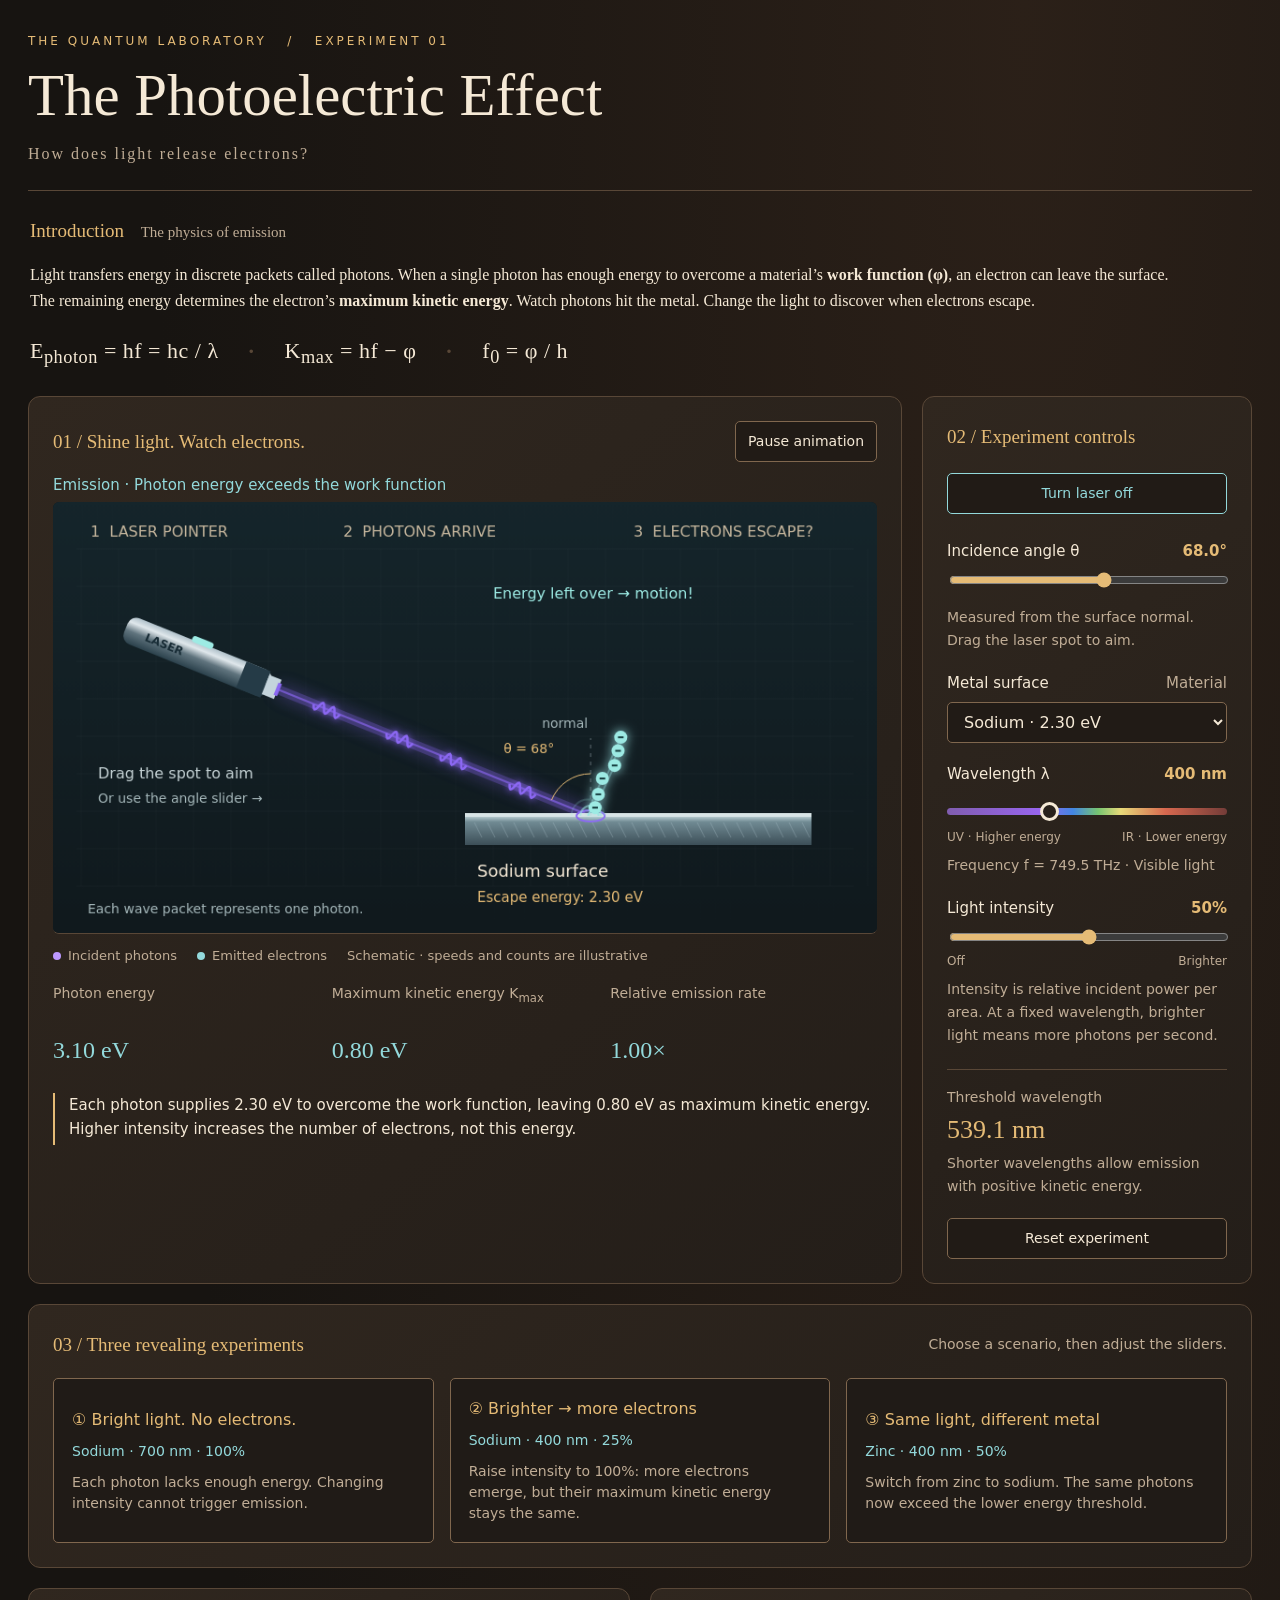
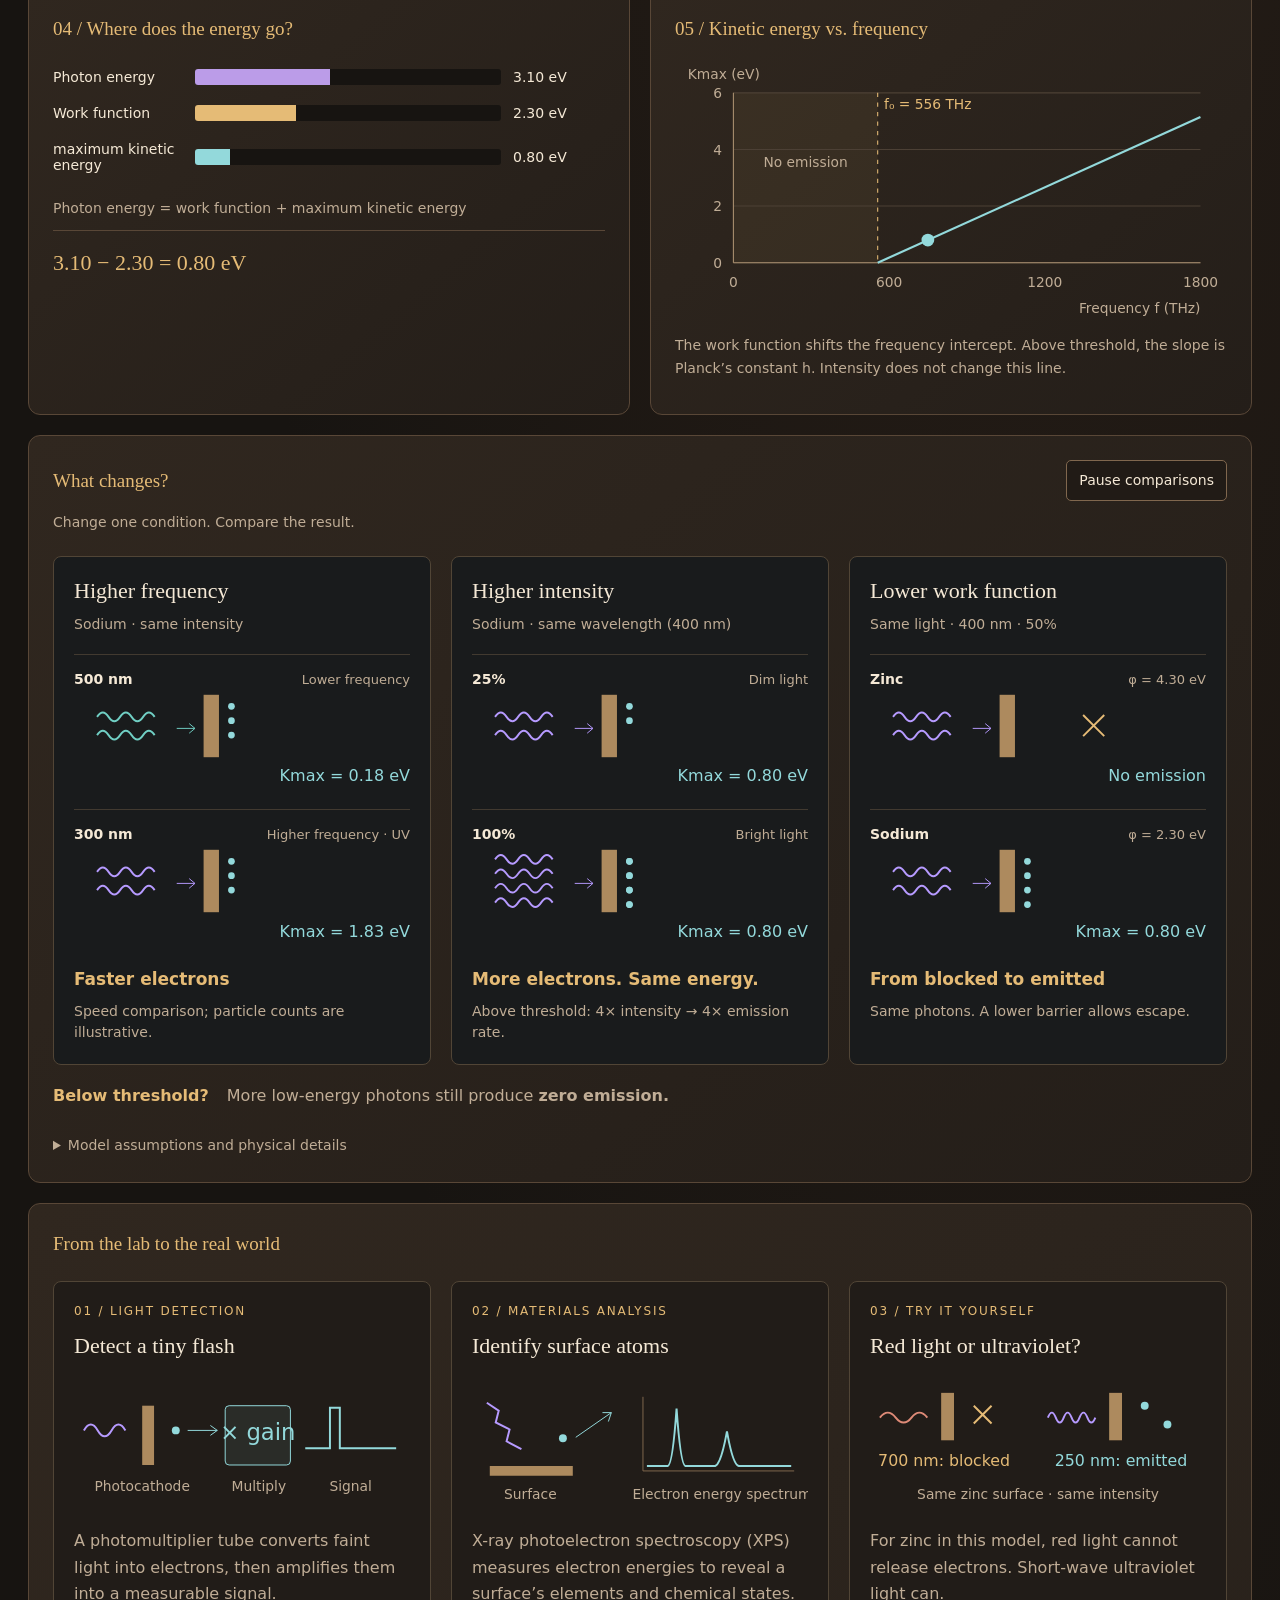
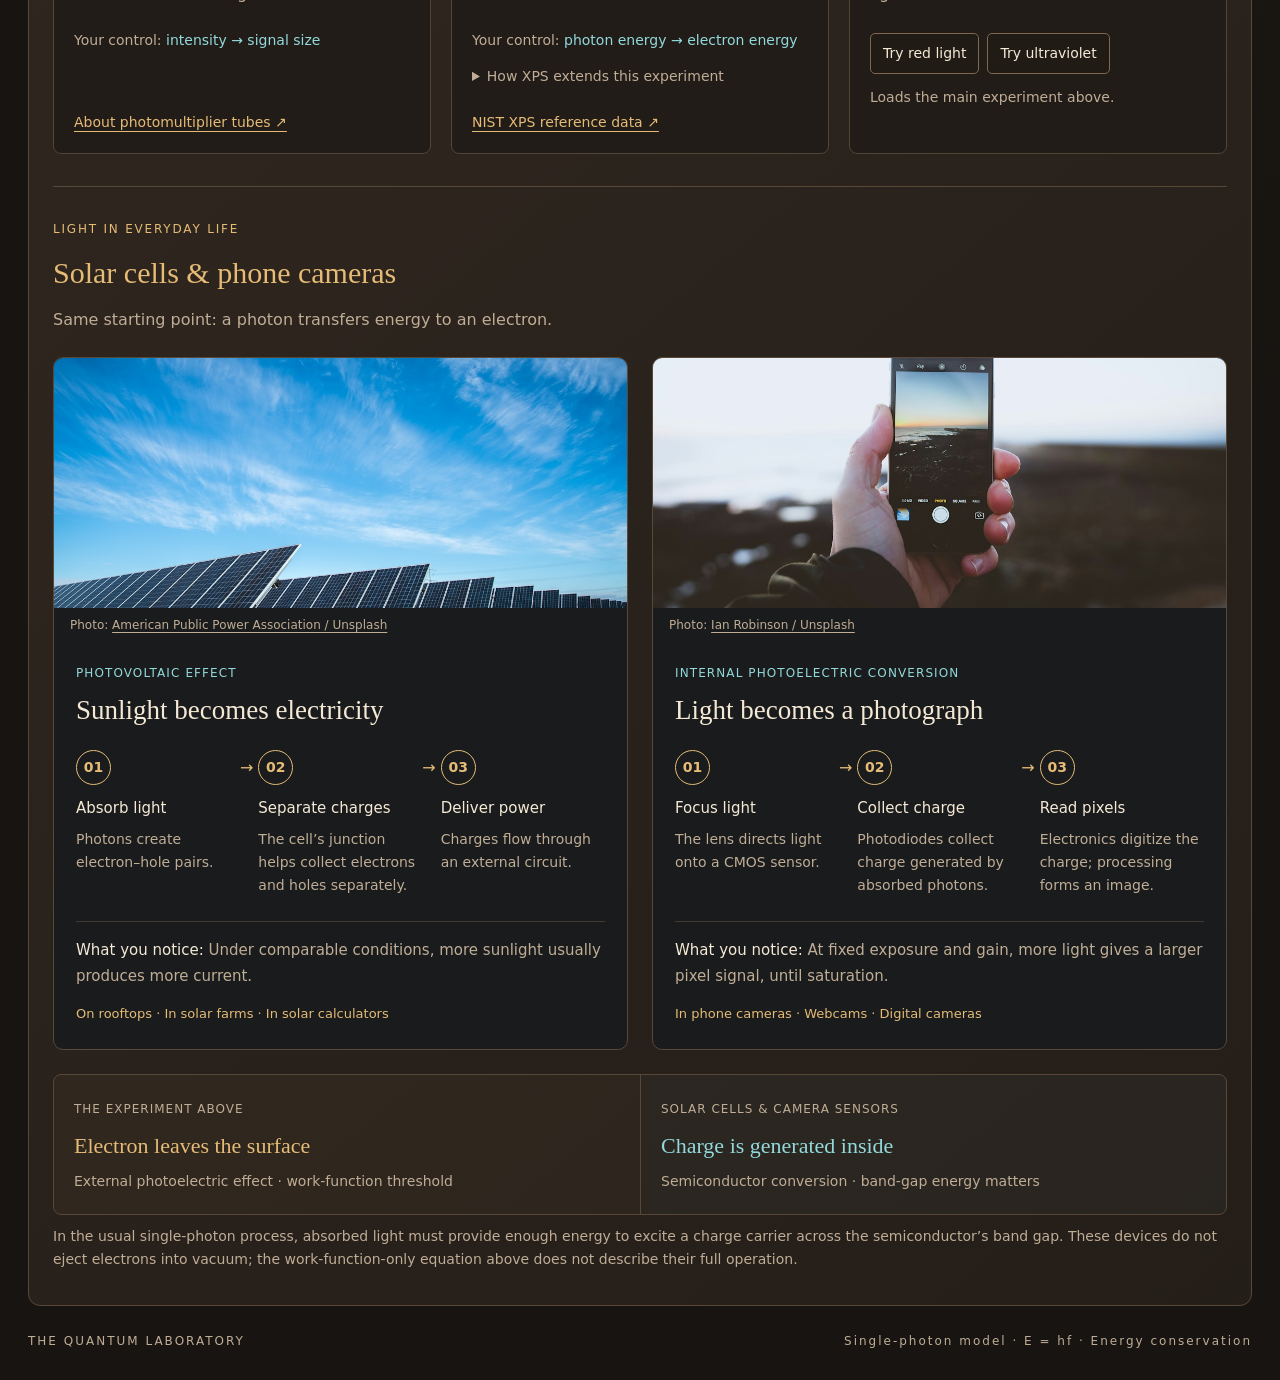
==== index.html @ 2f2a8734 "Rename index (1).html to index.html" ====
<!doctype html>
<html lang="en"><head><meta charset="utf-8"><meta name="viewport" content="width=device-width,initial-scale=1"><title>The Photoelectric Effect · Photoelectric Laboratory</title><style>:root{color-scheme:dark;--bg:#171411;--panel:#28211b;--line:#594737;--ink:#f5e9d6;--muted:#c0ad96;--gold:#e5bb76;--cyan:#93d9db}*{box-sizing:border-box}body{margin:0;background:radial-gradient(ellipse at 80% 0%,#49322366,transparent 60%),var(--bg);color:var(--ink);font:16px/1.65 Georgia,'Noto Serif TC',serif}main{max-width:1320px;margin:auto;padding:32px 28px}header{border-bottom:1px solid var(--line);padding-bottom:22px;margin-bottom:24px}.eyebrow{font:12px/1.6 system-ui;letter-spacing:3px;color:var(--gold)}h1{font-weight:400;font-size:clamp(36px,4.6vw,62px);line-height:1.12;margin:12px 0}.subtitle{color:var(--muted);letter-spacing:2px}h2{font-size:19px;font-weight:400;margin:0 0 16px;color:var(--gold)}h2 span{font-size:15px;color:var(--muted);margin-left:12px}p{margin:10px 0}.intro{padding:0 2px 24px}.intro p{max-width:1140px}.equation{margin-top:18px;font-size:22px;letter-spacing:.5px}.equation b{padding:0 24px;color:var(--line)}.panel{border:1px solid var(--line);background:linear-gradient(140deg,#30271f,#241e19);border-radius:12px;padding:24px}.lab{display:grid;grid-template-columns:minmax(0,1fr) 330px;gap:20px}.sectiontop{display:flex;align-items:center;justify-content:space-between;gap:12px}.sectiontop h2{margin:0}.status{font:15px system-ui;color:var(--cyan);margin-top:14px}canvas{width:100%;height:auto;display:block;margin-top:8px;border-bottom:1px solid var(--line);background:#15191c;border-radius:6px}.legend{display:flex;gap:20px;flex-wrap:wrap;color:var(--muted);font:13px system-ui;margin:14px 0 22px}.legend i{display:inline-block;width:8px;height:8px;border-radius:50%;margin-right:7px}.photon{background:#bc98ff}.electron{background:var(--cyan)}.readouts{display:grid;grid-template-columns:repeat(3,1fr);gap:12px}.readouts label{display:block;color:var(--muted);font:14px system-ui}.readouts strong{display:block;font-weight:400;font-size:26px;color:var(--cyan);margin-top:6px}.insight{margin-top:22px;padding-left:14px;border-left:2px solid var(--gold);min-height:52px}.controls label{display:flex;justify-content:space-between;margin:22px 0 10px;font:15px system-ui}.controls label span{color:var(--muted)}output{color:var(--gold);font-weight:600}select,button{font:14px/1.5 system-ui;color:var(--ink);background:#211b16;border:1px solid #80674e;border-radius:5px;padding:9px 12px}select{width:100%;font-size:16px}button{cursor:pointer}button:hover{border-color:var(--gold);background:#493827}button:focus-visible,select:focus-visible,input:focus-visible,summary:focus-visible{outline:2px solid var(--cyan);outline-offset:5px}input[type=range]{width:100%;accent-color:var(--gold);cursor:pointer}.spectrum{appearance:none;height:7px;border-radius:10px;background:linear-gradient(90deg,#805daf 0%,#9865ee 33%,#4286e3 45%,#77c571 54%,#e7d979 62%,#d7684f 78%,#733c38 100%);margin:15px 0}.spectrum::-webkit-slider-thumb{appearance:none;width:19px;height:19px;border:3px solid var(--ink);background:#28211b;border-radius:50%}.rangeEnds{display:flex;justify-content:space-between;font:12px system-ui;color:var(--muted)}.small{color:var(--muted);font:14px/1.65 system-ui}.threshold{border-top:1px solid var(--line);margin-top:22px;padding-top:16px}.threshold span,.threshold small{display:block;color:var(--muted);font:14px/1.65 system-ui}.threshold strong{font-size:26px;font-weight:400;color:var(--gold)}.reset{width:100%;margin-top:20px}.presets{margin-top:20px}.presetgrid{display:grid;grid-template-columns:repeat(3,1fr);gap:16px;margin-top:18px}.presetgrid button{text-align:left;padding:18px;background:#201b17}.presetgrid b{display:block;font-size:16px;font-weight:500;color:var(--gold)}.presetgrid span{display:block;color:var(--cyan);margin-top:9px}.presetgrid p{color:var(--muted);margin-bottom:0}.bottom{display:grid;grid-template-columns:1fr 1fr;gap:20px;margin-top:20px}#bars{margin:24px 0}.barrow{display:grid;grid-template-columns:85px 1fr 72px;gap:12px;align-items:center;font:14px system-ui;margin:20px 0}.track{height:16px;background:#171411;border-radius:3px;overflow:hidden}.fill{height:100%;transition:width .15s}.formula{color:var(--gold);font-size:22px;padding-top:14px;border-top:1px solid var(--line)}#graph{width:100%;font:13px system-ui}.explanation{margin-top:20px}.tablewrap{overflow:auto}table{width:100%;border-collapse:collapse;font:15px/1.6 system-ui;text-align:left}th,td{padding:15px 12px;border-bottom:1px solid var(--line)}th{color:var(--gold);font-weight:500}details{color:var(--muted);font:14px/1.8 system-ui;margin-top:18px}summary{cursor:pointer}footer{display:flex;justify-content:space-between;font:12px system-ui;letter-spacing:2px;color:var(--muted);padding:28px 0 0}@media(max-width:950px){.lab{grid-template-columns:1fr}.controls{display:block}.bottom{grid-template-columns:1fr}.presetgrid{grid-template-columns:1fr}}@media(max-width:540px){main{padding:22px 14px}.panel{padding:18px}.equation{font-size:17px}.equation b{padding:0 5px}.readouts strong{font-size:21px}.readouts label{font-size:12px}.sectiontop{align-items:flex-start}.sectiontop>.small{display:none}footer{display:block}footer span{display:block;margin-top:10px}.legend{gap:12px}.barrow{grid-template-columns:70px 1fr 65px;gap:8px}}

.barrow{grid-template-columns:130px 1fr 92px}.readouts strong{font-size:24px}.readouts label{min-height:40px}.controls label{gap:10px}.insight{font-family:system-ui;font-size:15px}.intro strong{font-weight:600}@media(max-width:540px){.barrow{grid-template-columns:100px 1fr 80px;font-size:13px}.readouts strong{font-size:20px}.equation{line-height:2}.readouts label{min-height:55px}.sectiontop h2{font-size:17px}}
/* Visual comparisons and practical examples */
.compare-grid,.applications-grid{display:grid;grid-template-columns:repeat(3,minmax(0,1fr));gap:20px;margin-top:22px}.compare-card,.application{background:#191b1c;border:1px solid #514536;border-radius:8px;padding:20px;min-width:0}h3{font-size:22px;font-weight:400;line-height:1.3;margin:0 0 8px}.held,.compare-note{font:14px/1.55 system-ui;color:var(--muted);margin:0 0 18px}.compare-lane{border-top:1px solid #423a30;padding-top:14px;margin-top:14px}.lane-title{display:flex;align-items:baseline;justify-content:space-between;gap:10px;font:14px/1.5 system-ui}.lane-title strong{font-weight:600;color:var(--ink)}.lane-title span{color:var(--muted);font-size:13px}.compare-lane svg{display:block;width:100%;height:auto;overflow:hidden}.lane-result{font:16px system-ui;color:var(--cyan);text-align:right;padding-bottom:10px}.takeaway{display:block;font:600 17px/1.5 system-ui;color:var(--gold);margin:16px 0 8px}.compare-note{margin:0}.threshold-note{display:flex;gap:18px;padding:18px 0 4px;font:16px/1.6 system-ui}.threshold-note strong{color:var(--gold)}.threshold-note span{color:var(--muted)}.compare-electron{animation:electron-travel var(--duration) linear infinite;animation-delay:var(--delay)}@keyframes electron-travel{from{transform:translateX(0)}to{transform:translateX(175px)}}.comparison.is-paused .compare-electron{animation-play-state:paused}.applications{margin-top:20px}.application{display:flex;flex-direction:column;background:#211c18}.app-number{font:12px/1.5 system-ui;letter-spacing:1.8px;color:var(--gold);margin-bottom:12px}.application svg{width:100%;margin:12px 0 4px;font-family:system-ui}.application p{font:16px/1.65 system-ui;color:var(--muted)}.app-link{font:14px/1.6 system-ui;margin:12px 0;color:var(--muted)}.app-link b{color:var(--cyan);font-weight:500}.application a{font:14px/1.6 system-ui;color:var(--gold);text-underline-offset:4px;margin-top:auto;padding-top:10px}.app-buttons{display:flex;flex-wrap:wrap;gap:8px;margin:16px 0 12px}.application details{margin-top:0;margin-bottom:12px}.application details p{font-size:14px}.related-note{border-top:1px solid var(--line);padding-top:18px;margin-top:22px}.comparison details{margin-top:20px}@media(max-width:1050px){.compare-grid,.applications-grid{grid-template-columns:1fr}.compare-card,.application{padding:22px}.compare-lane svg{max-width:480px;margin:auto}.application svg{max-width:440px;align-self:center}.held{margin-bottom:12px}.threshold-note{flex-direction:column;gap:4px}}@media(prefers-reduced-motion:reduce){.compare-electron{animation-play-state:paused}.fill{transition:none}}
.everyday{margin-top:32px;border-top:1px solid var(--line);padding-top:28px}.everyday-heading h2{font-size:30px;margin:6px 0}.everyday-heading>p{font:16px/1.6 system-ui;color:var(--muted)}.everyday-grid{display:grid;grid-template-columns:1fr 1fr;gap:24px;margin-top:24px}.everyday-card{min-width:0;border:1px solid var(--line);border-radius:10px;overflow:hidden;background:#191b1c}.everyday-card figure{margin:0}.everyday-card img{display:block;width:100%;height:250px;object-fit:cover;object-position:center 65%}.everyday-card figcaption{font:12px/1.6 system-ui;color:var(--muted);padding:8px 16px}.everyday-card a{color:var(--muted);text-underline-offset:3px}.everyday-content{padding:16px 22px 24px}.effect-label{font:12px/1.5 system-ui;color:var(--cyan);letter-spacing:1.1px}.everyday-content h3{font-size:27px;margin:8px 0 22px}.light-steps{display:grid;grid-template-columns:repeat(3,minmax(0,1fr));gap:18px;padding:0;list-style:none;font-family:system-ui}.light-steps li{position:relative;min-width:0}.light-steps li:not(:last-child)::after{content:'→';position:absolute;right:-13px;top:5px;color:var(--gold)}.light-steps b{display:flex;align-items:center;justify-content:center;width:35px;height:35px;border:1px solid var(--gold);border-radius:50%;font-size:14px;color:var(--gold)}.light-steps strong{display:block;font-size:15px;font-weight:500;line-height:1.5;margin:12px 0 8px}.light-steps span{font-size:14px;line-height:1.65;color:var(--muted);display:block}.daily-result{font:15px/1.7 system-ui;border-top:1px solid #423a30;margin-top:24px;padding-top:16px;color:var(--muted)}.daily-result strong{color:var(--ink);font-weight:500}.daily-use{display:block;color:var(--gold);font:13px/1.7 system-ui;margin-top:14px}.effect-contrast{display:grid;grid-template-columns:1fr 1fr;border:1px solid var(--line);margin-top:24px;border-radius:8px;overflow:hidden}.effect-contrast>div{padding:20px;background:#e5bb7608}.effect-contrast>div+div{border-left:1px solid var(--line);background:#93d9db08}.effect-contrast span{font:12px/1.6 system-ui;letter-spacing:1px;color:var(--muted)}.effect-contrast strong{display:block;color:var(--gold);font-size:22px;font-weight:400;margin:6px 0}.effect-contrast>div+div strong{color:var(--cyan)}.effect-contrast p{font:14px/1.7 system-ui;color:var(--muted);margin:0}@media(max-width:850px){.everyday-grid{grid-template-columns:1fr}.everyday-card img{height:290px}}@media(max-width:540px){.everyday-content{padding:16px}.everyday-card img{height:215px}.light-steps{grid-template-columns:1fr;gap:20px}.light-steps li{padding-left:49px;min-height:45px}.light-steps b{position:absolute;left:0;top:0}.light-steps strong{margin:0 0 4px}.light-steps li:not(:last-child)::after{content:'↓';left:11px;right:auto;top:auto;bottom:-20px}.effect-contrast{grid-template-columns:1fr}.effect-contrast>div+div{border-left:0;border-top:1px solid var(--line)}}

#scene{cursor:crosshair;touch-action:none}#scene:focus-visible{outline:2px solid var(--cyan);outline-offset:3px}#laserPower{width:100%;margin:4px 0 6px;border-color:var(--cyan);color:var(--cyan)}
</style></head><body>
<main><header><div class="eyebrow">THE QUANTUM LABORATORY &nbsp; / &nbsp; EXPERIMENT 01</div><h1>The Photoelectric Effect</h1><div class="subtitle">How does light release electrons?</div></header>
<section class="intro"><h2>Introduction <span>The physics of emission</span></h2><p>Light transfers energy in discrete packets called photons. When a single photon has enough energy to overcome a material’s <strong>work function (φ)</strong>, an electron can leave the surface. The remaining energy determines the electron’s <strong>maximum kinetic energy</strong>. Watch photons hit the metal. Change the light to discover when electrons escape.</p><div class="equation">E<sub>photon</sub> = hf = hc / λ <b>·</b> K<sub>max</sub> = hf − φ <b>·</b> f<sub>0</sub> = φ / h</div></section>
<div class="lab"><section class="apparatus panel"><div class="sectiontop"><h2>01 / Shine light. Watch electrons.</h2><button id="pause">Pause animation</button></div><div class="status" id="status" role="status"></div><canvas id="scene" tabindex="0" width="880" height="460" aria-label="Interactive laser pointer: drag to aim at the metal surface, or use left and right arrow keys. Electrons escape only above the energy threshold"></canvas><div class="legend"><span><i class="photon"></i>Incident photons</span><span><i class="electron"></i>Emitted electrons</span><span>Schematic · speeds and counts are illustrative</span></div><div class="readouts"><div><label>Photon energy</label><strong id="energy"></strong></div><div><label>Maximum kinetic energy K<sub>max</sub></label><strong id="kinetic"></strong></div><div><label>Relative emission rate</label><strong id="rate"></strong></div></div><p class="insight" id="insight"></p></section>
<aside class="panel controls"><h2>02 / Experiment controls</h2><button id="laserPower" type="button" aria-pressed="true">Turn laser off</button><label for="angle">Incidence angle θ <output id="angleValue">68.0°</output></label><input id="angle" type="range" min="58" max="76" step="0.1" value="68"><p class="small">Measured from the surface normal. Drag the laser spot to aim.</p><label for="material">Metal surface <span>Material</span></label><select id="material"><option value="2.30">Sodium · 2.30 eV</option><option value="2.14">Cesium · 2.14 eV</option><option value="4.30">Zinc · 4.30 eV</option><option value="4.70">Copper · 4.70 eV</option><option value="custom">Custom work function</option></select><div id="customBox" hidden><label for="work">Work function <output id="workValue"></output></label><input id="work" type="range" min="1.5" max="6" step="0.01" value="2.3"></div>
<label for="wave">Wavelength λ <output id="waveValue"></output></label><input id="wave" class="spectrum" type="range" min="180" max="800" step="1" value="400"><div class="rangeEnds"><span>UV · Higher energy</span><span>IR · Lower energy</span></div><p class="small" id="frequency"></p>
<label for="intensity">Light intensity <output id="intensityValue"></output></label><input id="intensity" type="range" min="0" max="100" value="50"><div class="rangeEnds"><span>Off</span><span>Brighter</span></div><p class="small">Intensity is relative incident power per area. At a fixed wavelength, brighter light means more photons per second.</p><div class="threshold"><span>Threshold wavelength</span><strong id="threshold"></strong><small>Shorter wavelengths allow emission with positive kinetic energy.</small></div><button id="reset" class="reset">Reset experiment</button></aside></div>
<section class="panel presets"><div class="sectiontop"><h2>03 / Three revealing experiments</h2><span class="small">Choose a scenario, then adjust the sliders.</span></div><div class="presetgrid"><button data-preset="red"><b>① Bright light. No electrons.</b><span>Sodium · 700 nm · 100%</span><p>Each photon lacks enough energy. Changing intensity cannot trigger emission.</p></button><button data-preset="bright"><b>② Brighter → more electrons</b><span>Sodium · 400 nm · 25%</span><p>Raise intensity to 100%: more electrons emerge, but their maximum kinetic energy stays the same.</p></button><button data-preset="metal"><b>③ Same light, different metal</b><span>Zinc · 400 nm · 50%</span><p>Switch from zinc to sodium. The same photons now exceed the lower energy threshold.</p></button></div></section>
<div class="bottom"><section class="panel"><h2>04 / Where does the energy go?</h2><div id="bars"></div><p class="small" id="balance"></p><div class="formula" id="calculation"></div></section><section class="panel"><h2>05 / Kinetic energy vs. frequency</h2><svg id="graph" viewBox="0 0 520 240" role="img" aria-label="Maximum kinetic energy versus frequency; no emission below threshold"></svg><p class="small">The work function shifts the frequency intercept. Above threshold, the slope is Planck’s constant h. Intensity does not change this line.</p></section></div>
<section class="panel explanation comparison"><div class="sectiontop"><h2>What changes?</h2><button id="comparePause" type="button">Pause comparisons</button></div><p class="small">Change one condition. Compare the result.</p><div class="compare-grid"><article class="compare-card"><h3>Higher frequency</h3><p class="held">Sodium · same intensity</p><div class="compare-lane"><div class="lane-title"><strong>500 nm</strong><span>Lower frequency</span></div><svg viewBox="0 0 350 80" role="img" aria-label="500 nm: Kmax = 0.18 eV"><path d="M 24 28 q 6 -9 12 0 t 12 0 t 12 0 t 12 0 t 12 0" fill="none" stroke="#70cfc4" stroke-width="2"/><path d="M 24 47 q 6 -9 12 0 t 12 0 t 12 0 t 12 0 t 12 0" fill="none" stroke="#70cfc4" stroke-width="2"/><path d="M 107 40 H 126 m -6 -5 l 6 5 -6 5" fill="none" stroke="#70cfc4"/><rect x="135" y="5" width="16" height="65" fill="#ad8a5e"/><circle class="compare-electron" cx="164" cy="17" r="3.5" fill="#93d9db" style="--duration:3s;--delay:-0.00s"/><circle class="compare-electron" cx="164" cy="32" r="3.5" fill="#93d9db" style="--duration:3s;--delay:-1.00s"/><circle class="compare-electron" cx="164" cy="47" r="3.5" fill="#93d9db" style="--duration:3s;--delay:-2.00s"/></svg><div class="lane-result"><span>Kmax = 0.18 eV</span></div></div><div class="compare-lane"><div class="lane-title"><strong>300 nm</strong><span>Higher frequency · UV</span></div><svg viewBox="0 0 350 80" role="img" aria-label="300 nm: Kmax = 1.83 eV"><path d="M 24 28 q 6 -9 12 0 t 12 0 t 12 0 t 12 0 t 12 0" fill="none" stroke="#b69aff" stroke-width="2"/><path d="M 24 47 q 6 -9 12 0 t 12 0 t 12 0 t 12 0 t 12 0" fill="none" stroke="#b69aff" stroke-width="2"/><path d="M 107 40 H 126 m -6 -5 l 6 5 -6 5" fill="none" stroke="#b69aff"/><rect x="135" y="5" width="16" height="65" fill="#ad8a5e"/><circle class="compare-electron" cx="164" cy="17" r="3.5" fill="#93d9db" style="--duration:0.95s;--delay:-0.00s"/><circle class="compare-electron" cx="164" cy="32" r="3.5" fill="#93d9db" style="--duration:0.95s;--delay:-0.32s"/><circle class="compare-electron" cx="164" cy="47" r="3.5" fill="#93d9db" style="--duration:0.95s;--delay:-0.63s"/></svg><div class="lane-result"><span>Kmax = 1.83 eV</span></div></div><strong class="takeaway">Faster electrons</strong><p class="compare-note">Speed comparison; particle counts are illustrative.</p></article><article class="compare-card"><h3>Higher intensity</h3><p class="held">Sodium · same wavelength (400 nm)</p><div class="compare-lane"><div class="lane-title"><strong>25%</strong><span>Dim light</span></div><svg viewBox="0 0 350 80" role="img" aria-label="25%: Kmax = 0.80 eV"><path d="M 24 28 q 6 -9 12 0 t 12 0 t 12 0 t 12 0 t 12 0" fill="none" stroke="#b69aff" stroke-width="2"/><path d="M 24 47 q 6 -9 12 0 t 12 0 t 12 0 t 12 0 t 12 0" fill="none" stroke="#b69aff" stroke-width="2"/><path d="M 107 40 H 126 m -6 -5 l 6 5 -6 5" fill="none" stroke="#b69aff"/><rect x="135" y="5" width="16" height="65" fill="#ad8a5e"/><circle class="compare-electron" cx="164" cy="17" r="3.5" fill="#93d9db" style="--duration:1.8s;--delay:-0.00s"/><circle class="compare-electron" cx="164" cy="32" r="3.5" fill="#93d9db" style="--duration:1.8s;--delay:-0.90s"/></svg><div class="lane-result"><span>Kmax = 0.80 eV</span></div></div><div class="compare-lane"><div class="lane-title"><strong>100%</strong><span>Bright light</span></div><svg viewBox="0 0 350 80" role="img" aria-label="100%: Kmax = 0.80 eV"><path d="M 24 15 q 6 -9 12 0 t 12 0 t 12 0 t 12 0 t 12 0" fill="none" stroke="#b69aff" stroke-width="2"/><path d="M 24 30 q 6 -9 12 0 t 12 0 t 12 0 t 12 0 t 12 0" fill="none" stroke="#b69aff" stroke-width="2"/><path d="M 24 45 q 6 -9 12 0 t 12 0 t 12 0 t 12 0 t 12 0" fill="none" stroke="#b69aff" stroke-width="2"/><path d="M 24 60 q 6 -9 12 0 t 12 0 t 12 0 t 12 0 t 12 0" fill="none" stroke="#b69aff" stroke-width="2"/><path d="M 107 40 H 126 m -6 -5 l 6 5 -6 5" fill="none" stroke="#b69aff"/><rect x="135" y="5" width="16" height="65" fill="#ad8a5e"/><circle class="compare-electron" cx="164" cy="17" r="3.5" fill="#93d9db" style="--duration:1.8s;--delay:-0.00s"/><circle class="compare-electron" cx="164" cy="32" r="3.5" fill="#93d9db" style="--duration:1.8s;--delay:-0.23s"/><circle class="compare-electron" cx="164" cy="47" r="3.5" fill="#93d9db" style="--duration:1.8s;--delay:-0.45s"/><circle class="compare-electron" cx="164" cy="62" r="3.5" fill="#93d9db" style="--duration:1.8s;--delay:-0.68s"/><circle class="compare-electron" cx="164" cy="17" r="3.5" fill="#93d9db" style="--duration:1.8s;--delay:-0.90s"/><circle class="compare-electron" cx="164" cy="32" r="3.5" fill="#93d9db" style="--duration:1.8s;--delay:-1.12s"/><circle class="compare-electron" cx="164" cy="47" r="3.5" fill="#93d9db" style="--duration:1.8s;--delay:-1.35s"/><circle class="compare-electron" cx="164" cy="62" r="3.5" fill="#93d9db" style="--duration:1.8s;--delay:-1.57s"/></svg><div class="lane-result"><span>Kmax = 0.80 eV</span></div></div><strong class="takeaway">More electrons. Same energy.</strong><p class="compare-note">Above threshold: 4× intensity → 4× emission rate.</p></article><article class="compare-card"><h3>Lower work function</h3><p class="held">Same light · 400 nm · 50%</p><div class="compare-lane"><div class="lane-title"><strong>Zinc</strong><span>φ = 4.30 eV</span></div><svg viewBox="0 0 350 80" role="img" aria-label="Zinc: No emission"><path d="M 24 28 q 6 -9 12 0 t 12 0 t 12 0 t 12 0 t 12 0" fill="none" stroke="#b69aff" stroke-width="2"/><path d="M 24 47 q 6 -9 12 0 t 12 0 t 12 0 t 12 0 t 12 0" fill="none" stroke="#b69aff" stroke-width="2"/><path d="M 107 40 H 126 m -6 -5 l 6 5 -6 5" fill="none" stroke="#b69aff"/><rect x="135" y="5" width="16" height="65" fill="#ad8a5e"/><path d="M 222 26 l 22 22 m 0 -22 l -22 22" stroke="#e5bb76" stroke-width="2"/></svg><div class="lane-result"><span>No emission</span></div></div><div class="compare-lane"><div class="lane-title"><strong>Sodium</strong><span>φ = 2.30 eV</span></div><svg viewBox="0 0 350 80" role="img" aria-label="Sodium: Kmax = 0.80 eV"><path d="M 24 28 q 6 -9 12 0 t 12 0 t 12 0 t 12 0 t 12 0" fill="none" stroke="#b69aff" stroke-width="2"/><path d="M 24 47 q 6 -9 12 0 t 12 0 t 12 0 t 12 0 t 12 0" fill="none" stroke="#b69aff" stroke-width="2"/><path d="M 107 40 H 126 m -6 -5 l 6 5 -6 5" fill="none" stroke="#b69aff"/><rect x="135" y="5" width="16" height="65" fill="#ad8a5e"/><circle class="compare-electron" cx="164" cy="17" r="3.5" fill="#93d9db" style="--duration:1.8s;--delay:-0.00s"/><circle class="compare-electron" cx="164" cy="32" r="3.5" fill="#93d9db" style="--duration:1.8s;--delay:-0.45s"/><circle class="compare-electron" cx="164" cy="47" r="3.5" fill="#93d9db" style="--duration:1.8s;--delay:-0.90s"/><circle class="compare-electron" cx="164" cy="62" r="3.5" fill="#93d9db" style="--duration:1.8s;--delay:-1.35s"/></svg><div class="lane-result"><span>Kmax = 0.80 eV</span></div></div><strong class="takeaway">From blocked to emitted</strong><p class="compare-note">Same photons. A lower barrier allows escape.</p></article></div><div class="threshold-note"><strong>Below threshold?</strong><span>More low-energy photons still produce <b>zero emission.</b></span></div><details><summary>Model assumptions and physical details</summary><p>The laser pointer is an ideal tunable source: ordinary laser pointers usually have a fixed wavelength. The whole beam stays on the plate. Angle changes its landing point; angle-dependent reflection, absorption and spot area are omitted, so the energy threshold and modeled total emission rate do not change with angle. This ideal single-photon model neglects multiphoton effects, space charge, and temperature. Work functions are teaching approximations; real values depend on crystal face, oxidation, and surface condition. The relative emission rate assumes constant quantum efficiency above threshold, normalized to sodium at 400 nm and 50% intensity (1.00×). At fixed incident power, photon flux is proportional to 1/(hf). The animation shows representative electrons at the maximum kinetic energy; real electrons have a distribution of energies. At hf = φ, the ideal maximum kinetic energy is zero; this does not imply a finite measurable emission current. With the light off, there is no emission, although the selected wavelength still defines a photon energy. Geometry and animation are not to scale.</p></details></section><section class="panel applications"><h2>From the lab to the real world</h2><div class="applications-grid">
<article class="application"><span class="app-number">01 / LIGHT DETECTION</span><h3>Detect a tiny flash</h3><svg viewBox="0 0 340 135" role="img" aria-label="Photons release electrons at a photocathode; multiplication produces an electrical pulse"><path d="M 10 50 q 7 -12 14 0 t 14 0 t 14 0" fill="none" stroke="#b69aff" stroke-width="2"/><rect x="69" y="25" width="12" height="60" fill="#ad8a5e"/><circle cx="103" cy="50" r="4" fill="#93d9db"/><path d="M 115 50 H 145 m -7 -5 l 7 5 -7 5" stroke="#93d9db" fill="none"/><rect x="153" y="25" width="66" height="60" rx="4" fill="#93d9db15" stroke="#93d9db"/><text x="186" y="60" text-anchor="middle" fill="#93d9db" font-size="23">× gain</text><path d="M 234 68 H 259 V 27 H 269 V 68 H 326" stroke="#93d9db" fill="none" stroke-width="2"/><text x="69" y="111" fill="#c0ad96" font-size="14" text-anchor="middle">Photocathode</text><text x="187" y="111" fill="#c0ad96" font-size="14" text-anchor="middle">Multiply</text><text x="280" y="111" fill="#c0ad96" font-size="14" text-anchor="middle">Signal</text></svg><p>A photomultiplier tube converts faint light into electrons, then amplifies them into a measurable signal.</p><div class="app-link">Your control: <b>intensity → signal size</b></div><a href="https://www.hamamatsu.com/us/en/product/optical-sensors/pmt/about_pmts.html" target="_blank" rel="noopener noreferrer">About photomultiplier tubes ↗</a></article>
<article class="application"><span class="app-number">02 / MATERIALS ANALYSIS</span><h3>Identify surface atoms</h3><svg viewBox="0 0 340 135" role="img" aria-label="X-rays eject electrons; an energy spectrum helps identify surface composition"><path d="M 15 22 l 12 8 -3 12 14 7 -3 12 15 8" stroke="#b69aff" fill="none" stroke-width="2"/><path d="M 18 91 H 102" stroke="#ad8a5e" stroke-width="10"/><circle cx="92" cy="58" r="4" fill="#93d9db"/><path d="M 105 57 L 141 32 m -9 0 l 9 0 -3 9" stroke="#93d9db" fill="none"/><path d="M 173 16 V 91 H 326" stroke="#80674e" fill="none"/><path d="M 177 86 H 198 Q 203 85 207 28 Q 211 85 216 86 H 246 Q 252 84 258 51 Q 264 85 270 86 H 323" stroke="#93d9db" fill="none" stroke-width="2"/><text x="59" y="119" fill="#c0ad96" font-size="14" text-anchor="middle">Surface</text><text x="253" y="119" fill="#c0ad96" font-size="14" text-anchor="middle">Electron energy spectrum</text></svg><p>X-ray photoelectron spectroscopy (XPS) measures electron energies to reveal a surface’s elements and chemical states.</p><div class="app-link">Your control: <b>photon energy → electron energy</b></div><details><summary>How XPS extends this experiment</summary><p>Core electrons also have binding energies. XPS uses E<sub>B</sub> = hν − E<sub>K</sub> − φ<sub>analyzer</sub>; the simple work-function-only model above is not an XPS spectrum simulation. The peaks shown here are illustrative.</p></details><a href="https://srdata.nist.gov/xps/" target="_blank" rel="noopener noreferrer">NIST XPS reference data ↗</a></article>
<article class="application"><span class="app-number">03 / TRY IT YOURSELF</span><h3>Red light or ultraviolet?</h3><svg viewBox="0 0 340 135" role="img" aria-label="Zinc at 700 nanometers: no emission; zinc at 250 nanometers: emission"><path d="M 10 37 q 8 -10 16 0 t 16 0 t 16 0" stroke="#de8a77" fill="none" stroke-width="2"/><rect x="72" y="12" width="13" height="48" fill="#ad8a5e"/><path d="M 105 25 l 18 18 m 0 -18 l -18 18" stroke="#e5bb76" stroke-width="2"/><path d="M 180 37 q 4 -10 8 0 t 8 0 t 8 0 t 8 0 t 8 0 t 8 0" stroke="#b69aff" fill="none" stroke-width="2"/><rect x="242" y="12" width="13" height="48" fill="#ad8a5e"/><circle cx="278" cy="25" r="4" fill="#93d9db"/><circle cx="301" cy="44" r="4" fill="#93d9db"/><text x="75" y="86" fill="#e5bb76" text-anchor="middle" font-size="16">700 nm: blocked</text><text x="254" y="86" fill="#93d9db" text-anchor="middle" font-size="16">250 nm: emitted</text><text x="170" y="119" fill="#c0ad96" text-anchor="middle" font-size="14">Same zinc surface · same intensity</text></svg><p>For zinc in this model, red light cannot release electrons. Short-wave ultraviolet light can.</p><div class="app-buttons"><button type="button" data-demo="red-zinc">Try red light</button><button type="button" data-demo="uv-zinc">Try ultraviolet</button></div><span class="small">Loads the main experiment above.</span></article>
</div><section class="everyday"><div class="everyday-heading"><span class="app-number">LIGHT IN EVERYDAY LIFE</span><h2>Solar cells &amp; phone cameras</h2><p>Same starting point: a photon transfers energy to an electron.</p></div>
<div class="everyday-grid"><article class="everyday-card"><figure><img src="[data-uri]" width="1100" height="732" alt="Real photovoltaic solar panels in a field under a bright blue sky" loading="lazy"><figcaption>Photo: <a href="https://unsplash.com/photos/solar-panel-under-blue-sky-XGAZzyLzn18" target="_blank" rel="noopener noreferrer">American Public Power Association / Unsplash</a></figcaption></figure><div class="everyday-content"><span class="effect-label">PHOTOVOLTAIC EFFECT</span><h3>Sunlight becomes electricity</h3><ol class="light-steps" aria-label="How a solar cell works"><li><b>01</b><strong>Absorb light</strong><span>Photons create electron–hole pairs.</span></li><li><b>02</b><strong>Separate charges</strong><span>The cell’s junction helps collect electrons and holes separately.</span></li><li><b>03</b><strong>Deliver power</strong><span>Charges flow through an external circuit.</span></li></ol><p class="daily-result"><strong>What you notice:</strong> Under comparable conditions, more sunlight usually produces more current.</p><span class="daily-use">On rooftops · In solar farms · In solar calculators</span></div></article>
<article class="everyday-card"><figure><img src="[data-uri]" width="1100" height="733" alt="A person using a phone camera to photograph a landscape" loading="lazy"><figcaption>Photo: <a href="https://unsplash.com/photos/person-taking-photo-of-landscapes-using-iphone-during-daytime-EzGRCDqLPaY" target="_blank" rel="noopener noreferrer">Ian Robinson / Unsplash</a></figcaption></figure><div class="everyday-content"><span class="effect-label">INTERNAL PHOTOELECTRIC CONVERSION</span><h3>Light becomes a photograph</h3><ol class="light-steps" aria-label="How a phone image sensor works"><li><b>01</b><strong>Focus light</strong><span>The lens directs light onto a CMOS sensor.</span></li><li><b>02</b><strong>Collect charge</strong><span>Photodiodes collect charge generated by absorbed photons.</span></li><li><b>03</b><strong>Read pixels</strong><span>Electronics digitize the charge; processing forms an image.</span></li></ol><p class="daily-result"><strong>What you notice:</strong> At fixed exposure and gain, more light gives a larger pixel signal, until saturation.</p><span class="daily-use">In phone cameras · Webcams · Digital cameras</span></div></article></div>
<div class="effect-contrast"><div><span>THE EXPERIMENT ABOVE</span><strong>Electron leaves the surface</strong><p>External photoelectric effect · work-function threshold</p></div><div><span>SOLAR CELLS &amp; CAMERA SENSORS</span><strong>Charge is generated inside</strong><p>Semiconductor conversion · band-gap energy matters</p></div></div><p class="small">In the usual single-photon process, absorbed light must provide enough energy to excite a charge carrier across the semiconductor’s band gap. These devices do not eject electrons into vacuum; the work-function-only equation above does not describe their full operation.</p></section></section>
<footer>THE QUANTUM LABORATORY <span>Single-photon model · E = hf · Energy conservation</span></footer></main><script>const $=id=>document.getElementById(id);const HC=1239.841984,H=4.135667696e-15;let state,paused=false,time=0,last=0;
function physics(wavelength,intensity,phi){const energy=HC/wavelength,k=energy-phi;return{wavelength,intensity,phi,energy,k,emits:intensity>0&&k>0,rate:intensity>0&&k>0?(intensity/50)*(wavelength/400):0,frequency:energy/H,threshold:HC/phi};}
function update(){const phi=$('material').value==='custom'?+$('work').value:+$('material').value;state=physics(+$('wave').value,+$('intensity').value,phi);const s=state;$('customBox').hidden=$('material').value!=='custom';$('workValue').textContent=phi.toFixed(2)+' eV';$('waveValue').textContent=s.wavelength+' nm';$('intensityValue').textContent=s.intensity+'%';$('frequency').textContent='Frequency f = '+(s.frequency/1e12).toFixed(1)+' THz · '+(s.wavelength<380?'Ultraviolet (shown in violet)':s.wavelength>750?'Near infrared (shown in red)':'Visible light');$('threshold').textContent=s.threshold.toFixed(1)+' nm';$('energy').textContent=s.energy.toFixed(2)+' eV';$('kinetic').textContent=s.k>=0?s.k.toFixed(2)+' eV':'—';$('rate').textContent=s.rate.toFixed(2)+'×';$('status').textContent=s.intensity===0?'Light off · No incident photons':s.emits?'Emission · Photon energy exceeds the work function':'No emission · Photon energy does not exceed the work function';$('status').style.color=s.emits?'#93d9db':'#e5bb76';$('insight').textContent=s.intensity===0?'Increase intensity to turn on the light. Emission still depends on the energy of each photon.':s.k<0?'An additional '+(-s.k).toFixed(2)+' eV per photon is needed to reach threshold. More intensity will not help: shorten the wavelength or select a lower-work-function metal.':s.k===0?'At the ideal threshold, maximum kinetic energy is zero: no electrons travel outward.':'Each photon supplies '+phi.toFixed(2)+' eV to overcome the work function, leaving '+s.k.toFixed(2)+' eV as maximum kinetic energy. Higher intensity increases the number of electrons, not this energy.';
const bars=[['Photon energy',s.energy,'#bb9ce8'],['Work function',phi,'#e5bb76'],['maximum kinetic energy',Math.max(0,s.k),'#93d9db']];$('bars').innerHTML=bars.map(([n,v,c])=>`<div class="barrow"><span>${n}</span><div class="track"><div class="fill" style="width:${v/7*100}%;background:${c}"></div></div><span>${n==='maximum kinetic energy'&&s.k<0?'No emission':v.toFixed(2)+' eV'}</span></div>`).join('');$('balance').textContent=s.k<0?'Photon energy is below the work function. A negative difference is not a physical electron kinetic energy.':'Photon energy = work function + maximum kinetic energy';$('calculation').textContent=s.k<0?s.energy.toFixed(2)+' eV < '+phi.toFixed(2)+' eV → No emission':s.energy.toFixed(2)+' − '+phi.toFixed(2)+' = '+s.k.toFixed(2)+' eV';drawGraph();syncLaser();drawScene();}
function drawGraph(){const s=state,x=f=>55+f/1800*440,y=k=>190-k/6*160,f0=s.phi/H/1e12;let lines='';for(let k=0;k<=6;k+=2)lines+=`<line x1="55" y1="${y(k)}" x2="495" y2="${y(k)}" stroke="#4c4035"/><text x="36" y="${y(k)+5}" fill="#c0ad96">${k}</text>`;for(let f=0;f<=1800;f+=600)lines+=`<text x="${x(f)}" y="213" text-anchor="middle" fill="#c0ad96">${f}</text>`;$('graph').innerHTML=`<text x="12" y="17" fill="#c0ad96">Kmax (eV)</text><rect x="55" y="30" width="${x(f0)-55}" height="160" fill="#e5bb7610"/>${lines}<line x1="55" y1="30" x2="55" y2="190" stroke="#ad9272"/><line x1="55" y1="190" x2="495" y2="190" stroke="#ad9272"/><line x1="${x(f0)}" y1="30" x2="${x(f0)}" y2="190" stroke="#e5bb76" stroke-dasharray="4 5"/><path d="M ${x(f0)} 190 L 495 ${y(H*1800e12-s.phi)}" fill="none" stroke="#93d9db" stroke-width="2"/><text x="${55+(x(f0)-55)/2}" y="100" text-anchor="middle" fill="#c0ad96">No emission</text><text x="${f0>1100?x(f0)-6:x(f0)+6}" text-anchor="${f0>1100?'end':'start'}" y="45" fill="#e5bb76">f₀ = ${f0.toFixed(0)} THz</text><circle cx="${x(s.frequency/1e12)}" cy="${y(Math.max(0,s.k))}" r="6" fill="${s.k>0?'#93d9db':'#e5bb76'}"/><text x="495" y="237" text-anchor="end" fill="#c0ad96">Frequency f (THz)</text>`;}
const canvas=$('scene'),ctx=canvas.getContext('2d');
const laserOrigin={x:240,y:200};
let laserAngle=68,lastIntensity=50;
function laserTarget(){return {x:240+135*Math.tan(laserAngle*Math.PI/180),y:335};}
function syncLaser(){ $('angleValue').textContent=laserAngle.toFixed(1)+'°';$('laserPower').textContent=state.intensity>0?'Turn laser off':'Turn laser on';$('laserPower').setAttribute('aria-pressed',String(state.intensity>0)); }
let photons=[],electrons=[],impacts=[],photonClock=0,sequence=0;
function lightColor(w){if(w<380)return'#b69aff';if(w>750)return'#d86b58';const hue=270-(w-380)/(750-380)*270;return `hsl(${hue},85%,68%)`;}
function clearParticles(){photons=[];electrons=[];impacts=[];photonClock=0;}
function spawnPhoton(){const n=sequence++,target=laserTarget();photons.push({x:laserOrigin.x,y:laserOrigin.y,tx:target.x+(n%3-1)*3,ty:target.y,p:0,energy:state.energy,wavelength:state.wavelength});}
function advanceParticles(dt){if(!state)return;const flux=state.intensity/50*state.wavelength/400*5;if(flux>0){photonClock+=dt*flux;while(photonClock>=1){spawnPhoton();photonClock--;}}for(const p of photons){p.p+=dt/.95;if(p.p>=1){const k=p.energy-state.phi;impacts.push({x:p.tx,y:p.ty,age:0,success:k>0});if(k>0)electrons.push({x:p.tx,y:p.ty-5,v:95*Math.sqrt(k),angle:-1.35+(p.tx-490)/245*.6,age:0,trail:[]});}}photons=photons.filter(p=>p.p<1);for(const e of electrons){e.trail.push({x:e.x,y:e.y});if(e.trail.length>8)e.trail.shift();e.x+=Math.cos(e.angle)*e.v*dt;e.y+=Math.sin(e.angle)*e.v*dt;e.age+=dt;}electrons=electrons.filter(e=>e.y>40&&e.x<855&&e.age<9);for(const i of impacts)i.age+=dt;impacts=impacts.filter(i=>i.age<.55);}
function drawScene(){if(!state)return;const s=state,c=ctx,lit=s.intensity>0,color=lightColor(s.wavelength);c.clearRect(0,0,880,460);const bg=c.createLinearGradient(0,0,0,460);bg.addColorStop(0,'#15252b');bg.addColorStop(1,'#10191d');c.fillStyle=bg;c.fillRect(0,0,880,460);
// Diagram surface, light paths and energy cues are functional geometry.
c.strokeStyle='#ffffff06';c.lineWidth=1;for(let x=30;x<880;x+=40){c.beginPath();c.moveTo(x,50);c.lineTo(x,410);c.stroke();}for(let y=50;y<430;y+=40){c.beginPath();c.moveTo(25,y);c.lineTo(855,y);c.stroke();}
c.font='16px system-ui';c.fillStyle='#c5b69d';c.fillText('1  LASER POINTER',40,37);c.fillText('2  PHOTONS ARRIVE',310,37);c.fillText('3  ELECTRONS ESCAPE?',620,37);
const target=laserTarget(),beamAngle=Math.atan2(target.y-laserOrigin.y,target.x-laserOrigin.x);
if(lit){c.save();c.strokeStyle=color;c.globalAlpha=.12+.32*s.intensity/100;c.shadowColor=color;c.shadowBlur=18;c.lineWidth=10;c.beginPath();c.moveTo(laserOrigin.x,laserOrigin.y);c.lineTo(target.x,target.y);c.stroke();c.globalAlpha=.4+.5*s.intensity/100;c.lineWidth=2;c.stroke();c.restore();}
const plate=c.createLinearGradient(0,335,0,370);plate.addColorStop(0,'#c0d4d8');plate.addColorStop(.18,'#718b94');plate.addColorStop(1,'#34454e');c.fillStyle=plate;c.fillRect(440,335,370,31);c.fillStyle='#d9e5e7';c.fillRect(440,332,370,4);c.strokeStyle='#afc4cd55';for(let x=450;x<810;x+=14){c.beginPath();c.moveTo(x,342);c.lineTo(x+8,358);c.stroke();}
c.font='18px system-ui';c.fillStyle='#f5e9d6';c.fillText(($('material').value==='custom'?'Custom metal':$('material').options[$('material').selectedIndex].text.split(' ·')[0])+' surface',453,400);c.font='15px system-ui';c.fillStyle='#e5bb76';c.fillText('Escape energy: '+s.phi.toFixed(2)+' eV',453,427);
// Rotating laser-pointer diagram; its aperture anchors the simulated ray.
c.save();c.translate(laserOrigin.x,laserOrigin.y);c.rotate(beamAngle);const barrel=c.createLinearGradient(0,-16,0,16);barrel.addColorStop(0,'#aabcc6');barrel.addColorStop(.25,'#e0e8ec');barrel.addColorStop(.55,'#60747e');barrel.addColorStop(1,'#283e49');c.fillStyle=barrel;c.beginPath();c.roundRect(-175,-15,165,30,10);c.fill();c.fillStyle='#253b47';c.fillRect(-42,-15,28,30);c.fillStyle='#c4d4dc';c.fillRect(-14,-11,14,22);c.fillStyle=lit?color:'#253b47';c.fillRect(-2,-7,4,14);c.fillStyle=lit?'#9debe4':'#69808a';c.beginPath();c.roundRect(-105,-20,24,7,3);c.fill();c.fillStyle='#182c36';c.font='bold 12px system-ui';c.fillText('LASER',-152,5);c.restore();
c.save();c.strokeStyle='#b9c7ce77';c.setLineDash([4,5]);c.beginPath();c.moveTo(target.x,335);c.lineTo(target.x,252);c.stroke();c.setLineDash([]);c.strokeStyle='#e5bb76';c.beginPath();c.arc(target.x,335,45,-Math.PI/2-laserAngle*Math.PI/180,-Math.PI/2);c.stroke();c.font='14px system-ui';c.fillStyle='#e5bb76';c.fillText('θ = '+laserAngle.toFixed(0)+'°',target.x-93,268);c.fillStyle='#a5b7ba';c.fillText('normal',target.x-52,241);c.strokeStyle=lit?color:'#82949b';c.lineWidth=2;c.beginPath();c.ellipse(target.x,335,15,6,0,0,Math.PI*2);c.stroke();c.restore();
c.font='16px system-ui';c.fillStyle='#c5d2d5';c.fillText('Drag the spot to aim',48,295);c.font='14px system-ui';c.fillStyle='#a5b7ba';c.fillText('Or use the angle slider →',48,321);
for(const p of photons){const x=p.x+(p.tx-p.x)*p.p,y=p.y+(p.ty-p.y)*p.p,a=Math.atan2(p.ty-p.y,p.tx-p.x);c.save();c.translate(x,y);c.rotate(a);c.strokeStyle=lightColor(p.wavelength);c.lineWidth=2.5;c.shadowBlur=7;c.shadowColor=c.strokeStyle;c.beginPath();const period=7+14*(p.wavelength-180)/620;for(let j=-15;j<=15;j++){const yy=Math.sin((j+15)/period*Math.PI*2)*5;j===-15?c.moveTo(j,yy):c.lineTo(j,yy);}c.stroke();c.restore();}
for(const i of impacts){c.save();c.globalAlpha=Math.max(0,1-i.age/.55);c.strokeStyle=i.success?'#9debe4':'#e5bb76';c.lineWidth=2;c.beginPath();c.arc(i.x,i.y,4+i.age*30,Math.PI,Math.PI*2);c.stroke();c.restore();}
for(const e of electrons){c.save();c.strokeStyle='#93d9db66';c.lineWidth=2;c.beginPath();e.trail.forEach((p,i)=>i?c.lineTo(p.x,p.y):c.moveTo(p.x,p.y));c.stroke();c.fillStyle='#9debe4';c.shadowColor='#93d9db';c.shadowBlur=12;c.beginPath();c.arc(e.x,e.y,7,0,Math.PI*2);c.fill();c.shadowBlur=0;c.strokeStyle='#12383a';c.beginPath();c.moveTo(e.x-3,e.y);c.lineTo(e.x+3,e.y);c.stroke();c.restore();}
c.font='16px system-ui';c.fillStyle=lit?(s.emits?'#9debe4':'#e5bb76'):'#c5b69d';c.fillText(!lit?'Laser off':s.emits?'Energy left over → motion!':'Not enough energy to escape',470,103);c.font='14px system-ui';c.fillStyle='#a5b7ba';c.fillText(lit?'Each wave packet represents one photon.':'Turn up the intensity to switch on the laser.',37,439);}
function animate(t){const dt=last?Math.min((t-last)/1000,.05):0;if(!paused){time+=dt;advanceParticles(dt);}last=t;drawScene();requestAnimationFrame(animate);}
['material','work','wave','intensity'].forEach(id=>$(id).addEventListener('input',()=>{clearParticles();update();}));$('pause').onclick=()=>{paused=!paused;$('pause').textContent=paused?'Resume animation':'Pause animation';};function preset(m,w,i){$('material').value=m;$('wave').value=w;$('intensity').value=i;time=0;clearParticles();update();}$('reset').onclick=()=>{paused=false;$('pause').textContent='Pause animation';laserAngle=68;$('angle').value='68';preset('2.30',400,50);};document.querySelectorAll('[data-preset]').forEach(b=>b.onclick=()=>{const p={red:['2.30',700,100],bright:['2.30',400,25],metal:['4.30',400,50]}[b.dataset.preset];preset(...p);});update();requestAnimationFrame(animate);
let comparisonsPaused=false;
$('comparePause').onclick=()=>{comparisonsPaused=!comparisonsPaused;document.querySelector('.comparison').classList.toggle('is-paused',comparisonsPaused);$('comparePause').textContent=comparisonsPaused?'Resume comparisons':'Pause comparisons';};
document.querySelectorAll('[data-demo]').forEach(button=>button.onclick=()=>{preset('4.30',button.dataset.demo==='uv-zinc'?250:700,50);document.querySelector('.lab').scrollIntoView({behavior:window.matchMedia('(prefers-reduced-motion: reduce)').matches?'instant':'smooth',block:'start'});$('wave').focus({preventScroll:true});});

function setLaserAngle(value){laserAngle=Math.min(76,Math.max(58,Number(value)));$('angle').value=String(laserAngle);clearParticles();syncLaser();drawScene();}
$('angle').addEventListener('input',()=>setLaserAngle($('angle').value));
$('laserPower').onclick=()=>{if(state.intensity>0){lastIntensity=state.intensity;$('intensity').value='0';}else{$('intensity').value=String(lastIntensity||50);}clearParticles();update();};
let aiming=false;
function aimAt(event){const r=canvas.getBoundingClientRect(),x=(event.clientX-r.left)*880/r.width;setLaserAngle(Math.atan2(x-laserOrigin.x,135)*180/Math.PI);}
canvas.addEventListener('pointerdown',event=>{aiming=true;canvas.setPointerCapture(event.pointerId);aimAt(event);});
canvas.addEventListener('pointermove',event=>{if(aiming)aimAt(event);});
canvas.addEventListener('pointerup',()=>{aiming=false;});canvas.addEventListener('pointercancel',()=>{aiming=false;});
canvas.addEventListener('keydown',event=>{if(event.key==='ArrowLeft'||event.key==='ArrowRight'){event.preventDefault();setLaserAngle(laserAngle+(event.key==='ArrowRight'?1:-1));}});
</script></body></html>
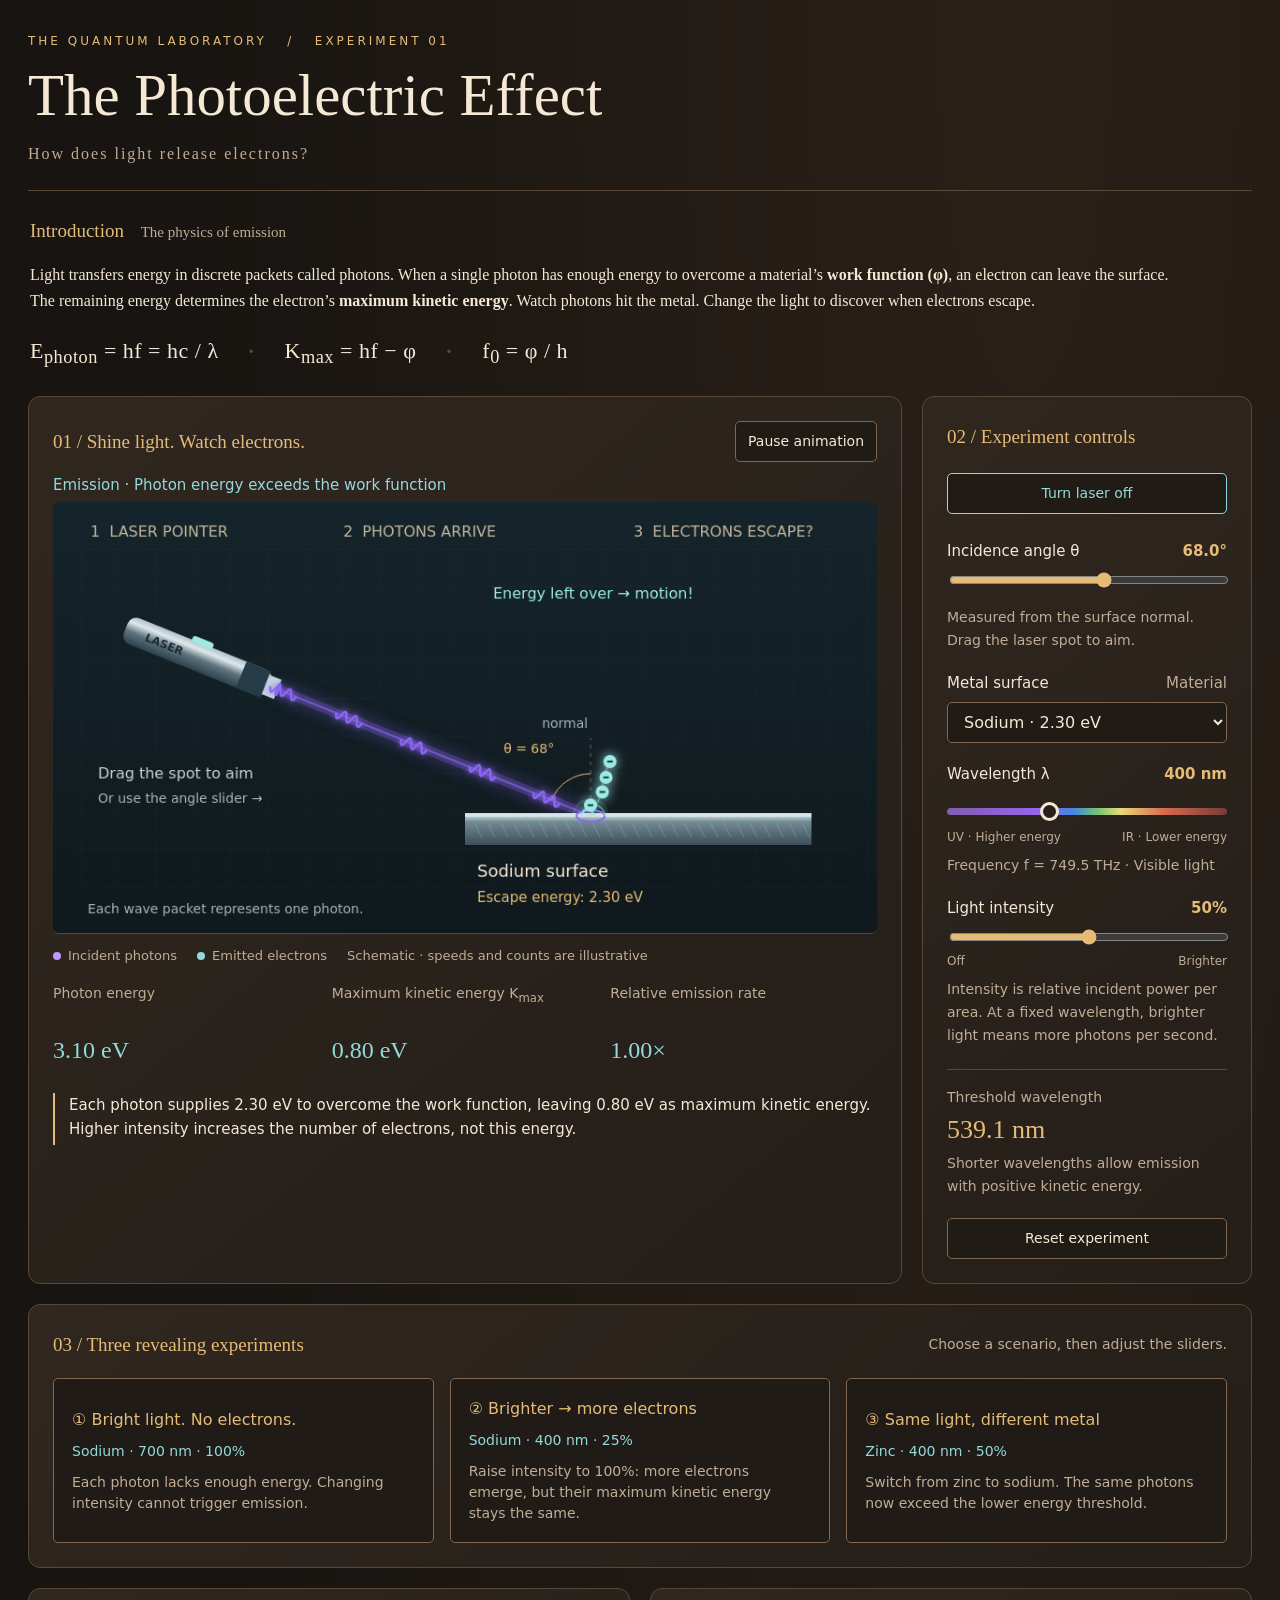
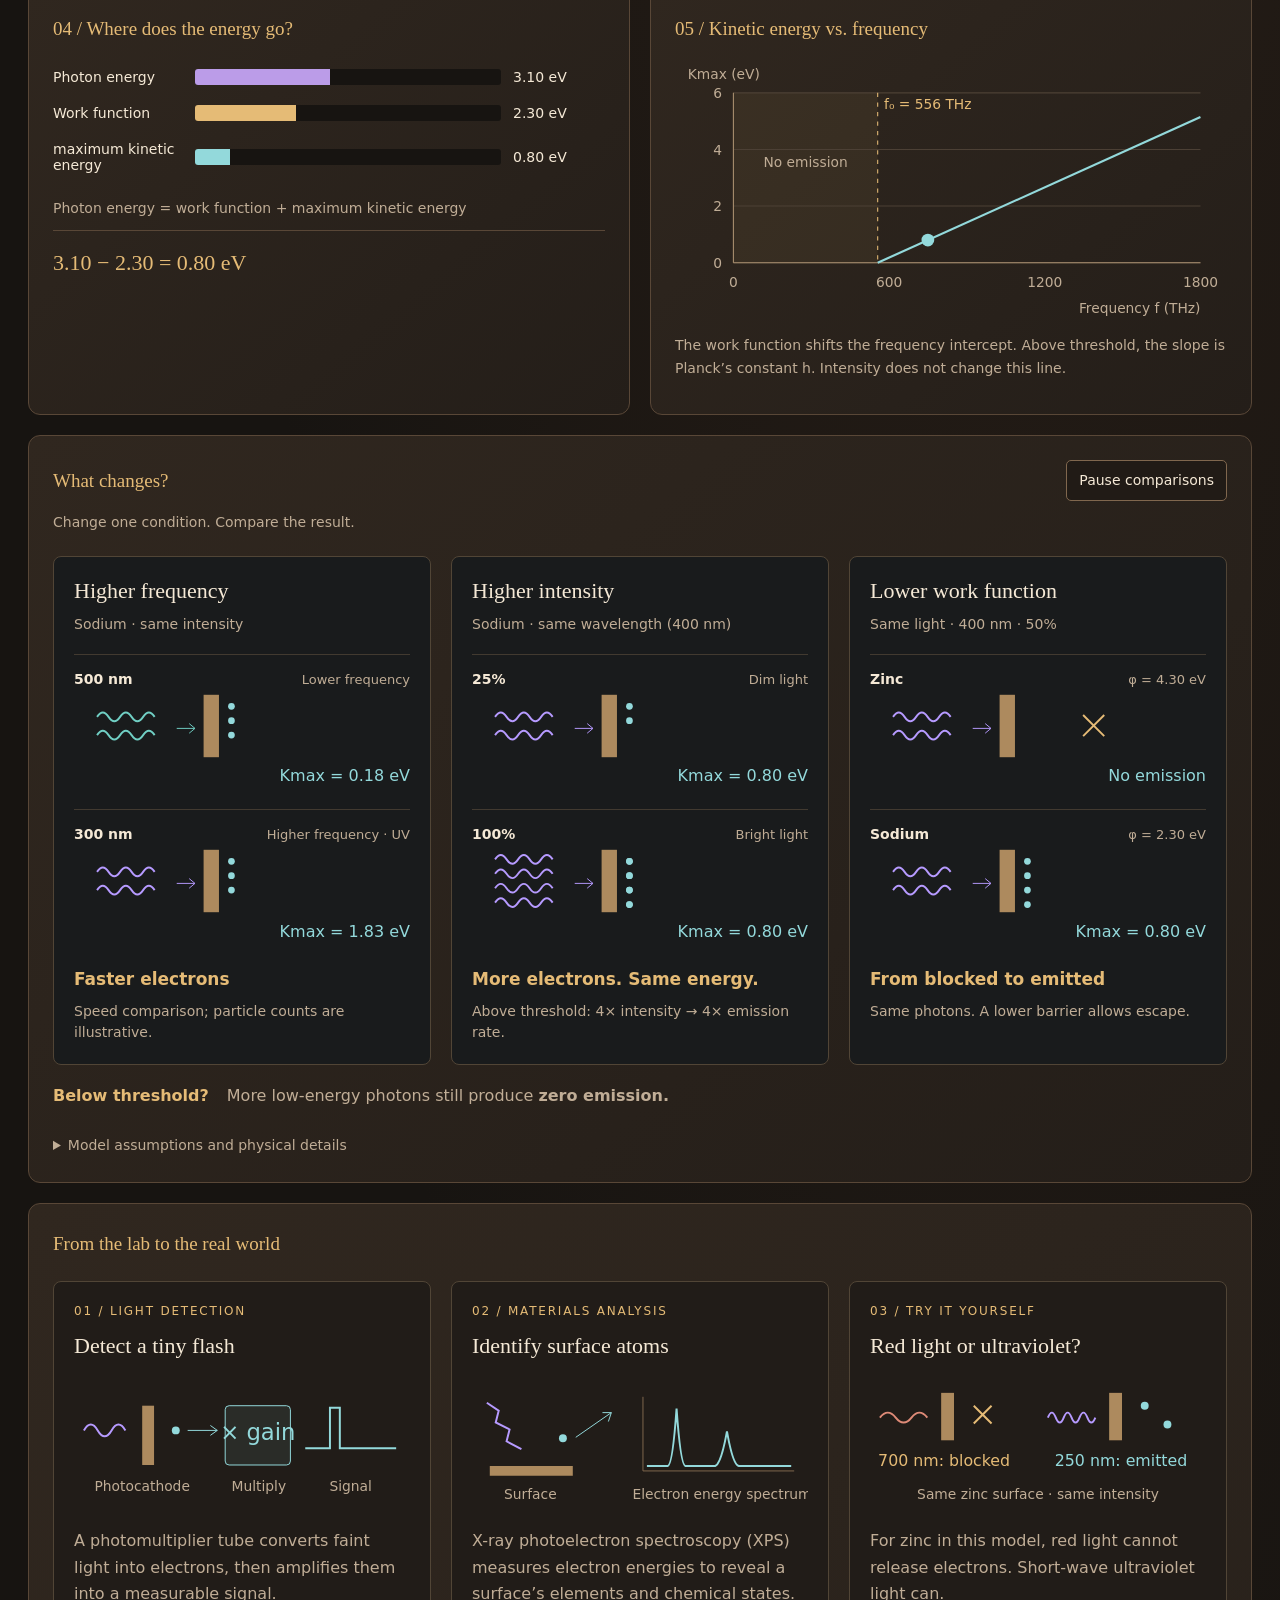
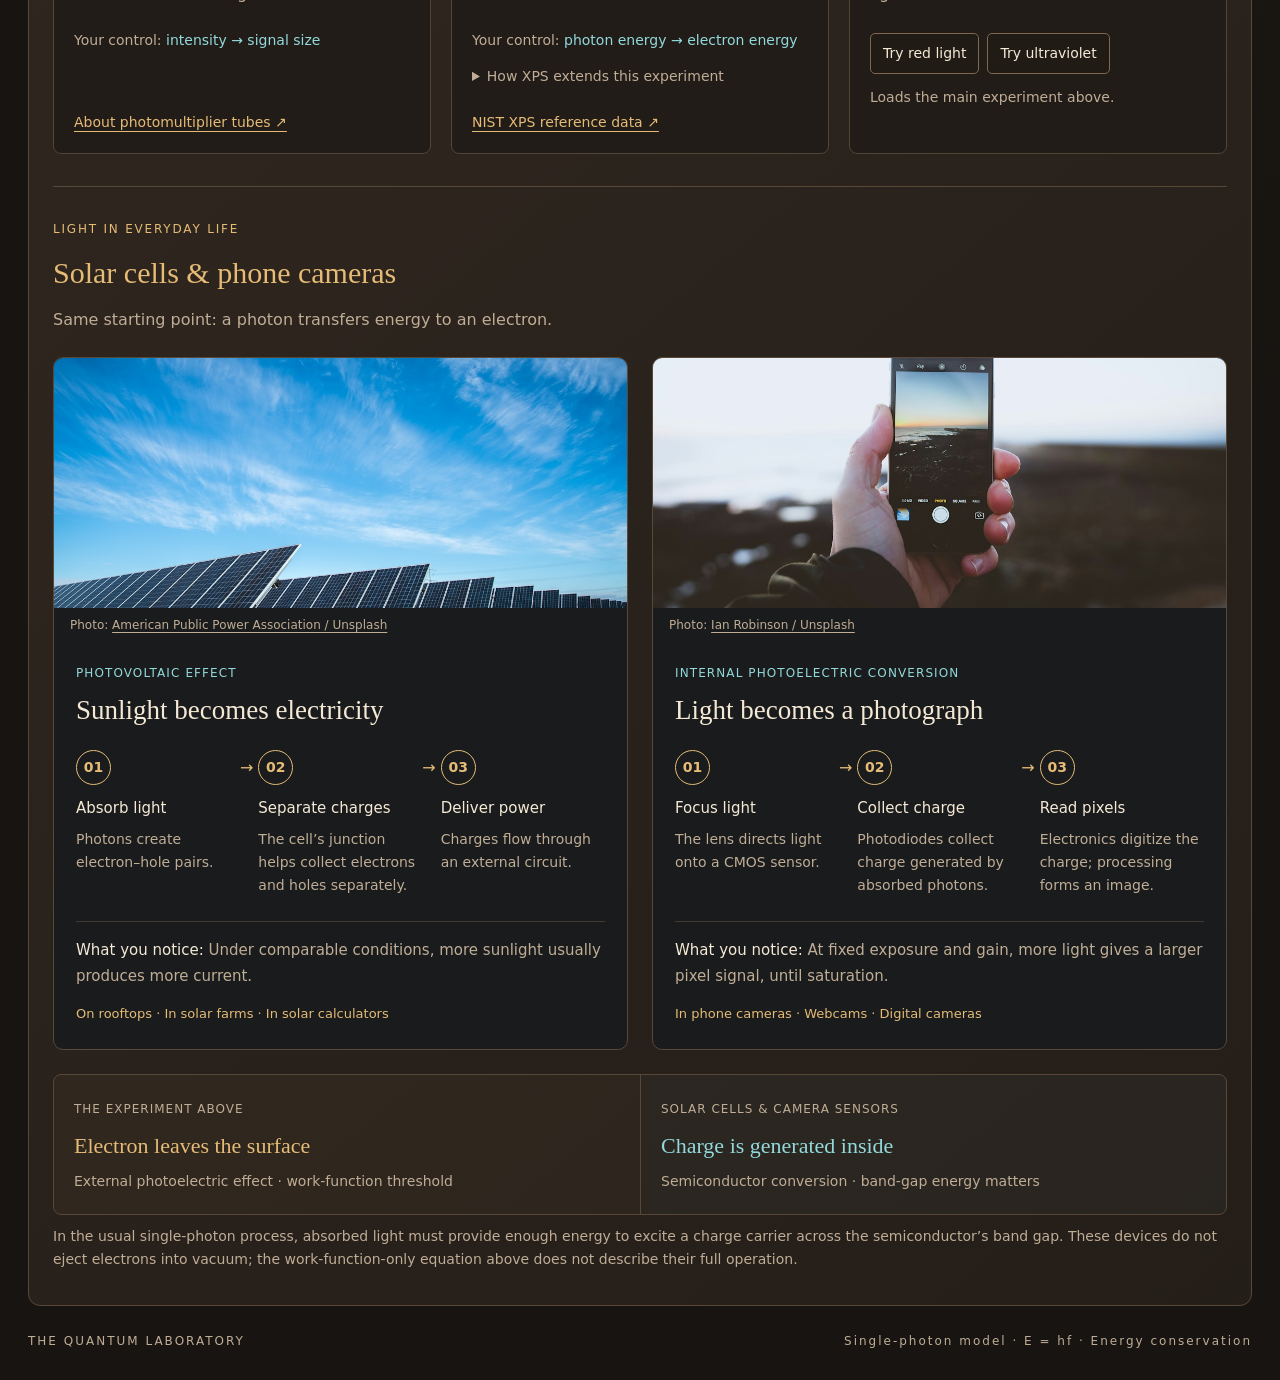
==== commit 87d9412b: "task 1: extract physics.js as the single source of truth Moves HC, H and physics() out of index.html" ====
--- a/index.html
+++ b/index.html
@@ -24,8 +24,7 @@
 <div class="everyday-grid"><article class="everyday-card"><figure><img src="[data-uri]" width="1100" height="732" alt="Real photovoltaic solar panels in a field under a bright blue sky" loading="lazy"><figcaption>Photo: <a href="https://unsplash.com/photos/solar-panel-under-blue-sky-XGAZzyLzn18" target="_blank" rel="noopener noreferrer">American Public Power Association / Unsplash</a></figcaption></figure><div class="everyday-content"><span class="effect-label">PHOTOVOLTAIC EFFECT</span><h3>Sunlight becomes electricity</h3><ol class="light-steps" aria-label="How a solar cell works"><li><b>01</b><strong>Absorb light</strong><span>Photons create electron–hole pairs.</span></li><li><b>02</b><strong>Separate charges</strong><span>The cell’s junction helps collect electrons and holes separately.</span></li><li><b>03</b><strong>Deliver power</strong><span>Charges flow through an external circuit.</span></li></ol><p class="daily-result"><strong>What you notice:</strong> Under comparable conditions, more sunlight usually produces more current.</p><span class="daily-use">On rooftops · In solar farms · In solar calculators</span></div></article>
 <article class="everyday-card"><figure><img src="[data-uri]" width="1100" height="733" alt="A person using a phone camera to photograph a landscape" loading="lazy"><figcaption>Photo: <a href="https://unsplash.com/photos/person-taking-photo-of-landscapes-using-iphone-during-daytime-EzGRCDqLPaY" target="_blank" rel="noopener noreferrer">Ian Robinson / Unsplash</a></figcaption></figure><div class="everyday-content"><span class="effect-label">INTERNAL PHOTOELECTRIC CONVERSION</span><h3>Light becomes a photograph</h3><ol class="light-steps" aria-label="How a phone image sensor works"><li><b>01</b><strong>Focus light</strong><span>The lens directs light onto a CMOS sensor.</span></li><li><b>02</b><strong>Collect charge</strong><span>Photodiodes collect charge generated by absorbed photons.</span></li><li><b>03</b><strong>Read pixels</strong><span>Electronics digitize the charge; processing forms an image.</span></li></ol><p class="daily-result"><strong>What you notice:</strong> At fixed exposure and gain, more light gives a larger pixel signal, until saturation.</p><span class="daily-use">In phone cameras · Webcams · Digital cameras</span></div></article></div>
 <div class="effect-contrast"><div><span>THE EXPERIMENT ABOVE</span><strong>Electron leaves the surface</strong><p>External photoelectric effect · work-function threshold</p></div><div><span>SOLAR CELLS &amp; CAMERA SENSORS</span><strong>Charge is generated inside</strong><p>Semiconductor conversion · band-gap energy matters</p></div></div><p class="small">In the usual single-photon process, absorbed light must provide enough energy to excite a charge carrier across the semiconductor’s band gap. These devices do not eject electrons into vacuum; the work-function-only equation above does not describe their full operation.</p></section></section>
-<footer>THE QUANTUM LABORATORY <span>Single-photon model · E = hf · Energy conservation</span></footer></main><script>const $=id=>document.getElementById(id);const HC=1239.841984,H=4.135667696e-15;let state,paused=false,time=0,last=0;
-function physics(wavelength,intensity,phi){const energy=HC/wavelength,k=energy-phi;return{wavelength,intensity,phi,energy,k,emits:intensity>0&&k>0,rate:intensity>0&&k>0?(intensity/50)*(wavelength/400):0,frequency:energy/H,threshold:HC/phi};}
+<footer>THE QUANTUM LABORATORY <span>Single-photon model · E = hf · Energy conservation</span></footer></main><script src="physics.js"></script><script>const $=id=>document.getElementById(id);let state,paused=false,time=0,last=0;
 function update(){const phi=$('material').value==='custom'?+$('work').value:+$('material').value;state=physics(+$('wave').value,+$('intensity').value,phi);const s=state;$('customBox').hidden=$('material').value!=='custom';$('workValue').textContent=phi.toFixed(2)+' eV';$('waveValue').textContent=s.wavelength+' nm';$('intensityValue').textContent=s.intensity+'%';$('frequency').textContent='Frequency f = '+(s.frequency/1e12).toFixed(1)+' THz · '+(s.wavelength<380?'Ultraviolet (shown in violet)':s.wavelength>750?'Near infrared (shown in red)':'Visible light');$('threshold').textContent=s.threshold.toFixed(1)+' nm';$('energy').textContent=s.energy.toFixed(2)+' eV';$('kinetic').textContent=s.k>=0?s.k.toFixed(2)+' eV':'—';$('rate').textContent=s.rate.toFixed(2)+'×';$('status').textContent=s.intensity===0?'Light off · No incident photons':s.emits?'Emission · Photon energy exceeds the work function':'No emission · Photon energy does not exceed the work function';$('status').style.color=s.emits?'#93d9db':'#e5bb76';$('insight').textContent=s.intensity===0?'Increase intensity to turn on the light. Emission still depends on the energy of each photon.':s.k<0?'An additional '+(-s.k).toFixed(2)+' eV per photon is needed to reach threshold. More intensity will not help: shorten the wavelength or select a lower-work-function metal.':s.k===0?'At the ideal threshold, maximum kinetic energy is zero: no electrons travel outward.':'Each photon supplies '+phi.toFixed(2)+' eV to overcome the work function, leaving '+s.k.toFixed(2)+' eV as maximum kinetic energy. Higher intensity increases the number of electrons, not this energy.';
 const bars=[['Photon energy',s.energy,'#bb9ce8'],['Work function',phi,'#e5bb76'],['maximum kinetic energy',Math.max(0,s.k),'#93d9db']];$('bars').innerHTML=bars.map(([n,v,c])=>`<div class="barrow"><span>${n}</span><div class="track"><div class="fill" style="width:${v/7*100}%;background:${c}"></div></div><span>${n==='maximum kinetic energy'&&s.k<0?'No emission':v.toFixed(2)+' eV'}</span></div>`).join('');$('balance').textContent=s.k<0?'Photon energy is below the work function. A negative difference is not a physical electron kinetic energy.':'Photon energy = work function + maximum kinetic energy';$('calculation').textContent=s.k<0?s.energy.toFixed(2)+' eV < '+phi.toFixed(2)+' eV → No emission':s.energy.toFixed(2)+' − '+phi.toFixed(2)+' = '+s.k.toFixed(2)+' eV';drawGraph();syncLaser();drawScene();}
 function drawGraph(){const s=state,x=f=>55+f/1800*440,y=k=>190-k/6*160,f0=s.phi/H/1e12;let lines='';for(let k=0;k<=6;k+=2)lines+=`<line x1="55" y1="${y(k)}" x2="495" y2="${y(k)}" stroke="#4c4035"/><text x="36" y="${y(k)+5}" fill="#c0ad96">${k}</text>`;for(let f=0;f<=1800;f+=600)lines+=`<text x="${x(f)}" y="213" text-anchor="middle" fill="#c0ad96">${f}</text>`;$('graph').innerHTML=`<text x="12" y="17" fill="#c0ad96">Kmax (eV)</text><rect x="55" y="30" width="${x(f0)-55}" height="160" fill="#e5bb7610"/>${lines}<line x1="55" y1="30" x2="55" y2="190" stroke="#ad9272"/><line x1="55" y1="190" x2="495" y2="190" stroke="#ad9272"/><line x1="${x(f0)}" y1="30" x2="${x(f0)}" y2="190" stroke="#e5bb76" stroke-dasharray="4 5"/><path d="M ${x(f0)} 190 L 495 ${y(H*1800e12-s.phi)}" fill="none" stroke="#93d9db" stroke-width="2"/><text x="${55+(x(f0)-55)/2}" y="100" text-anchor="middle" fill="#c0ad96">No emission</text><text x="${f0>1100?x(f0)-6:x(f0)+6}" text-anchor="${f0>1100?'end':'start'}" y="45" fill="#e5bb76">f₀ = ${f0.toFixed(0)} THz</text><circle cx="${x(s.frequency/1e12)}" cy="${y(Math.max(0,s.k))}" r="6" fill="${s.k>0?'#93d9db':'#e5bb76'}"/><text x="495" y="237" text-anchor="end" fill="#c0ad96">Frequency f (THz)</text>`;}
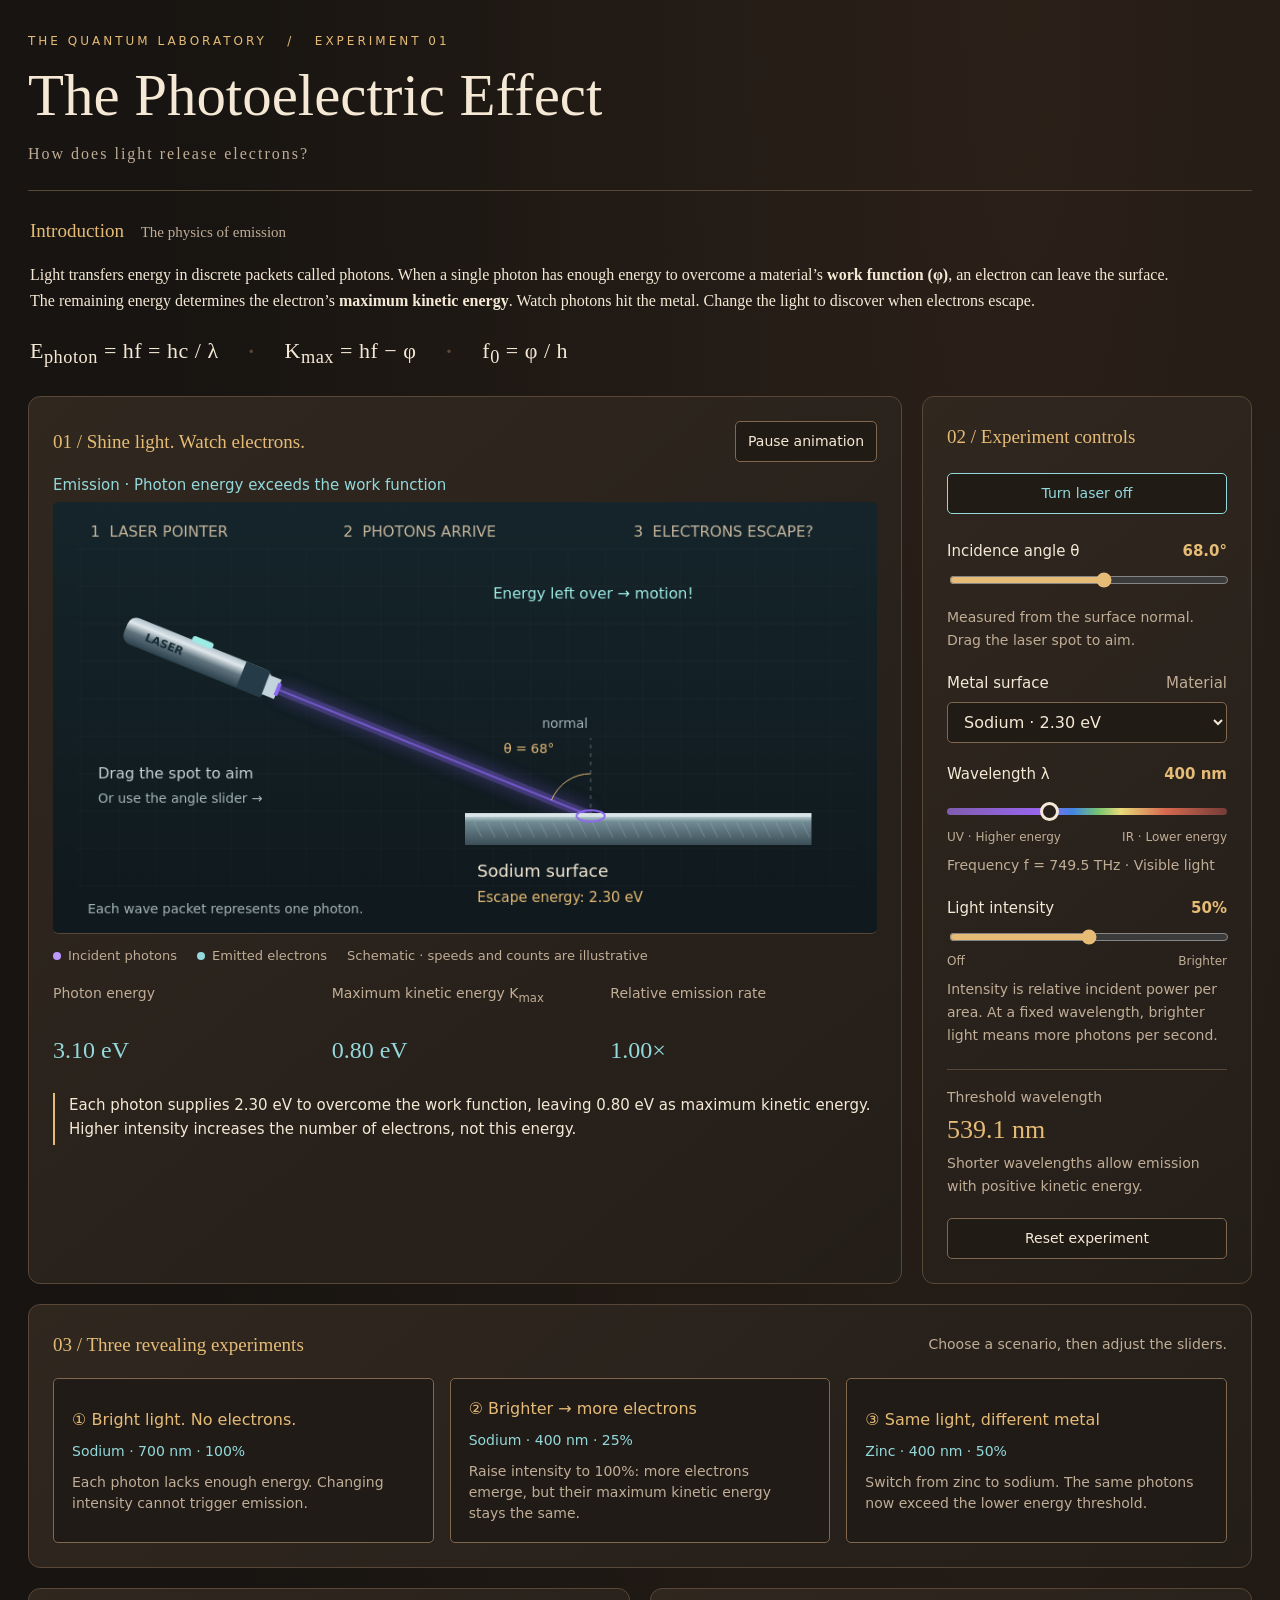
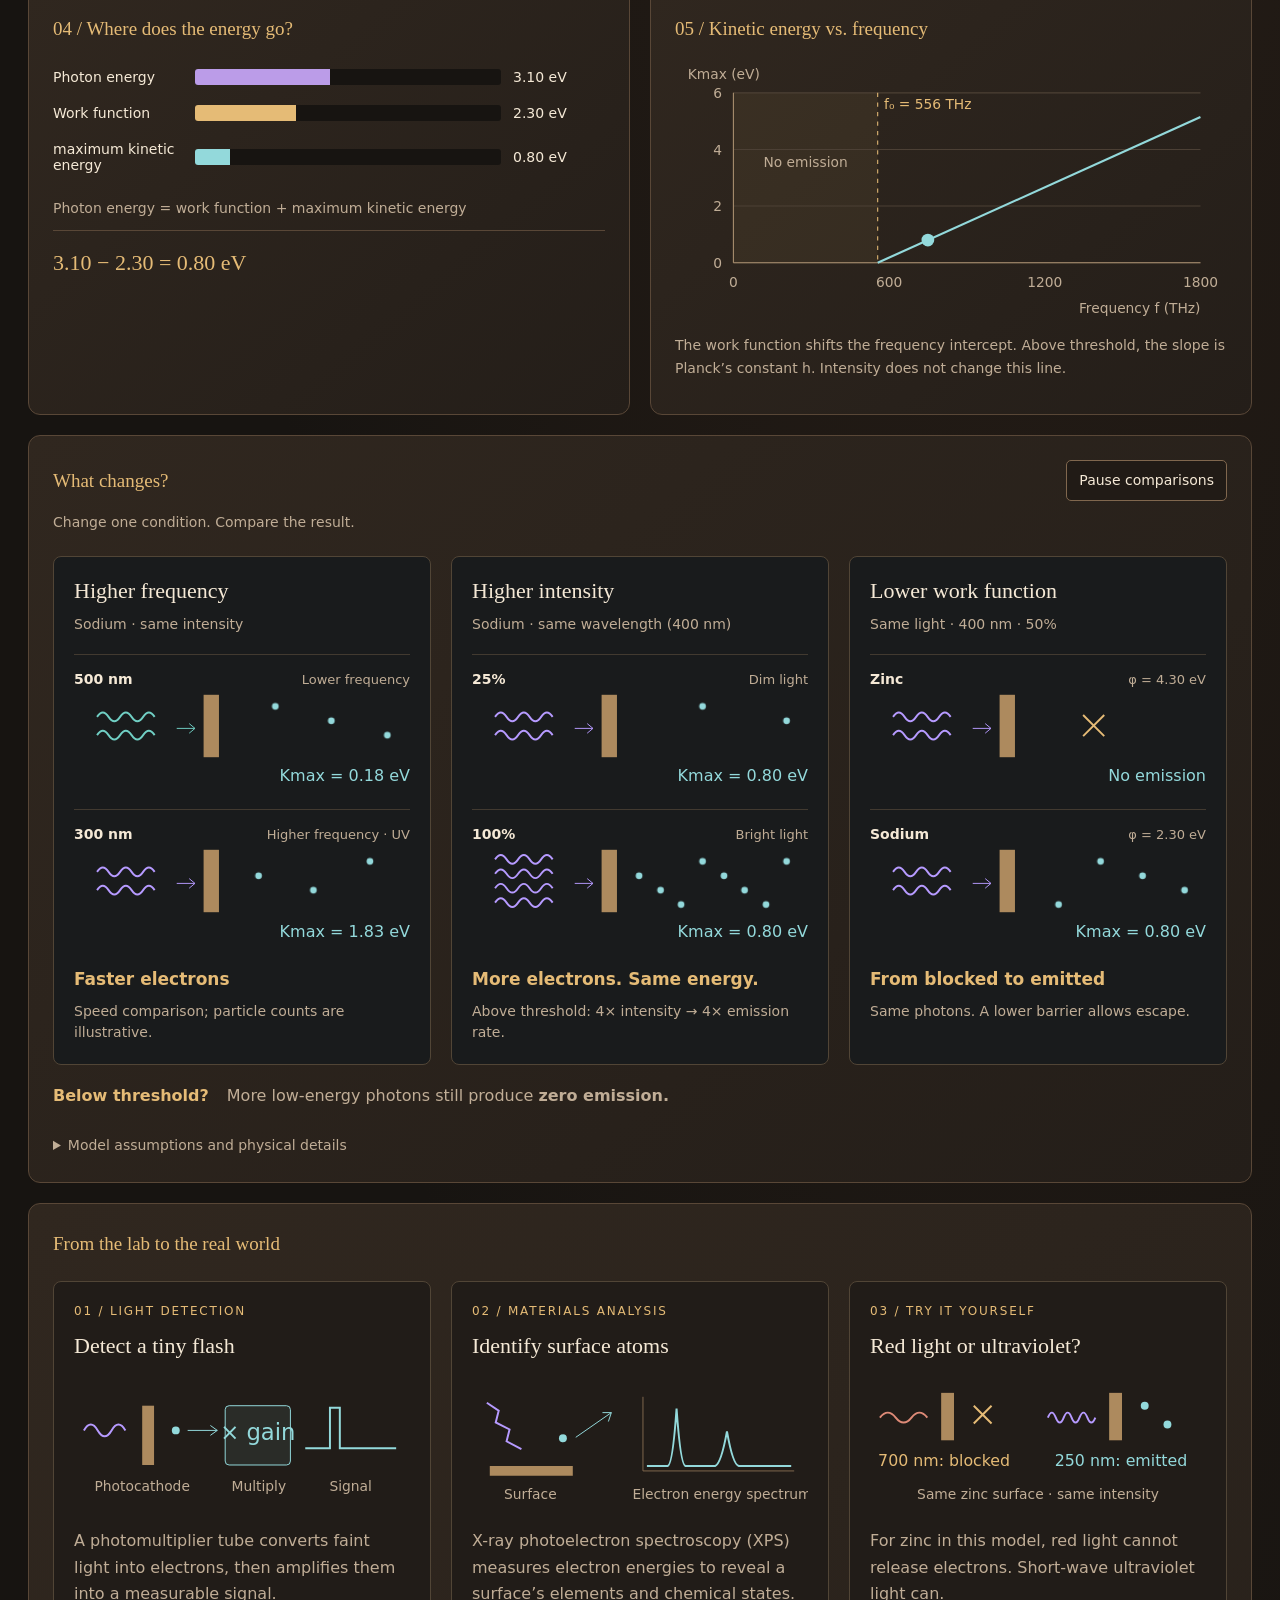
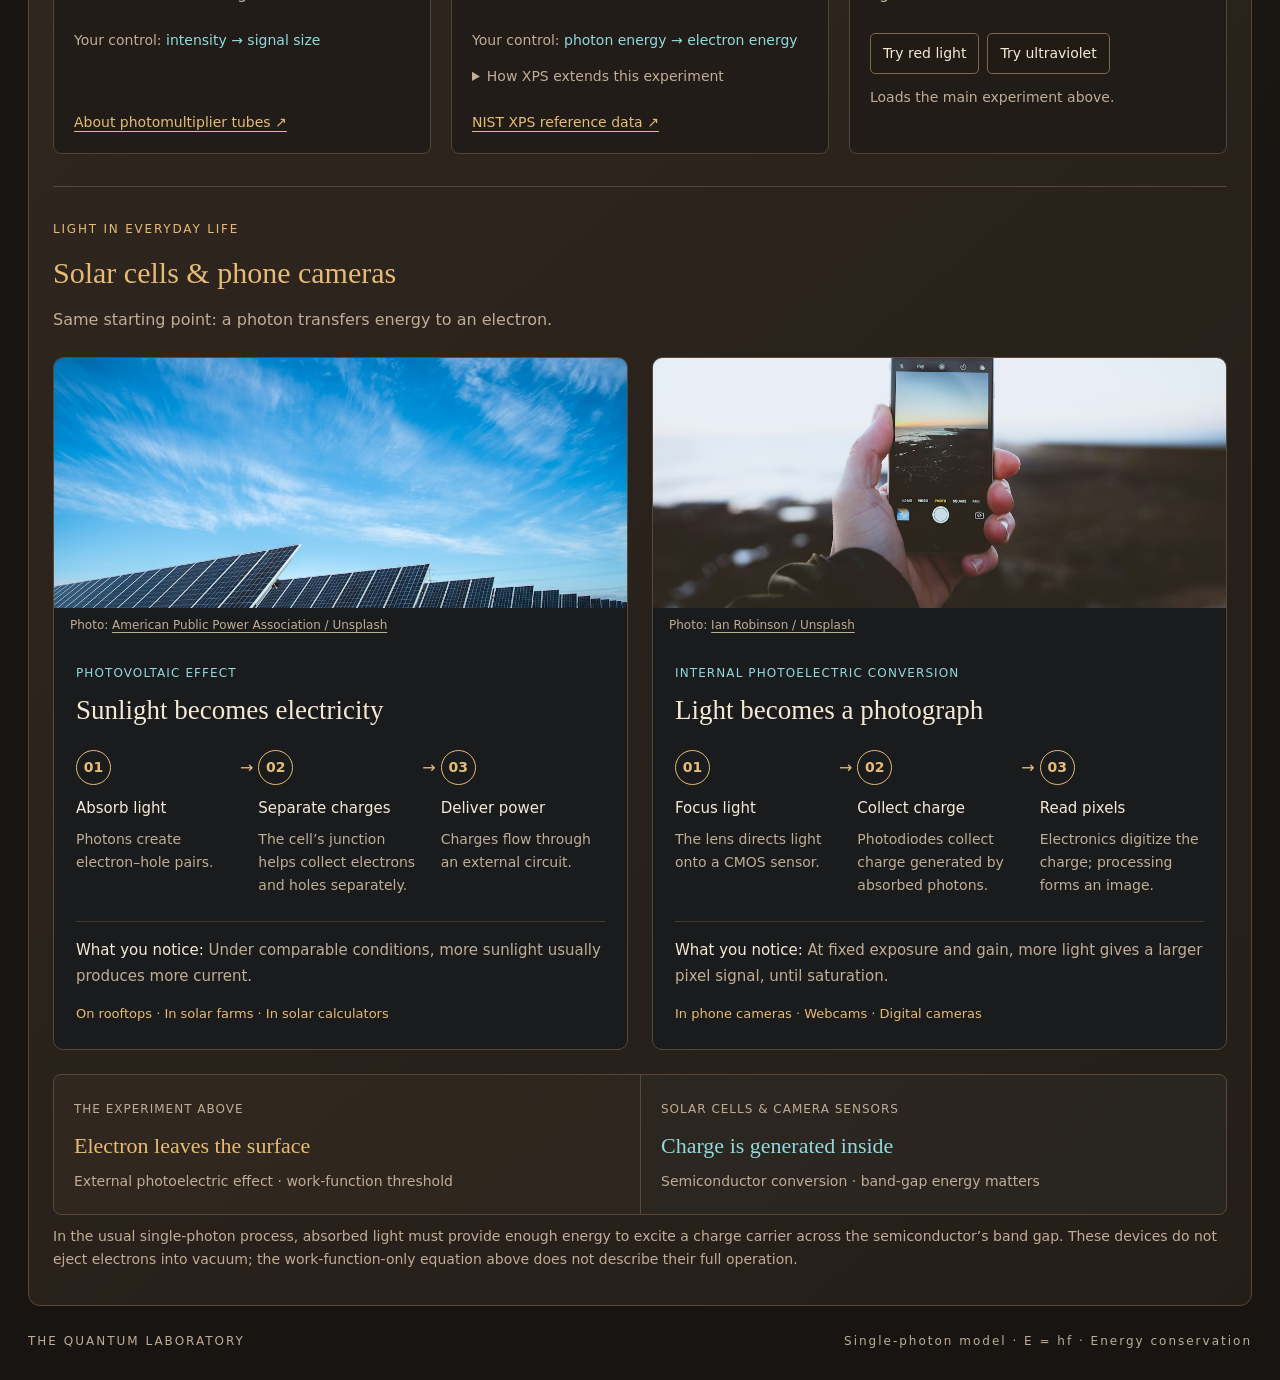
==== commit ee2a4b30: "move the project into app/, and stop tracking planning documents Two changes the user asked for.  ap" ====
--- a/index.html
+++ b/index.html
@@ -1,72 +1,26 @@
 <!doctype html>
-<html lang="en"><head><meta charset="utf-8"><meta name="viewport" content="width=device-width,initial-scale=1"><title>The Photoelectric Effect · Photoelectric Laboratory</title><style>:root{color-scheme:dark;--bg:#171411;--panel:#28211b;--line:#594737;--ink:#f5e9d6;--muted:#c0ad96;--gold:#e5bb76;--cyan:#93d9db}*{box-sizing:border-box}body{margin:0;background:radial-gradient(ellipse at 80% 0%,#49322366,transparent 60%),var(--bg);color:var(--ink);font:16px/1.65 Georgia,'Noto Serif TC',serif}main{max-width:1320px;margin:auto;padding:32px 28px}header{border-bottom:1px solid var(--line);padding-bottom:22px;margin-bottom:24px}.eyebrow{font:12px/1.6 system-ui;letter-spacing:3px;color:var(--gold)}h1{font-weight:400;font-size:clamp(36px,4.6vw,62px);line-height:1.12;margin:12px 0}.subtitle{color:var(--muted);letter-spacing:2px}h2{font-size:19px;font-weight:400;margin:0 0 16px;color:var(--gold)}h2 span{font-size:15px;color:var(--muted);margin-left:12px}p{margin:10px 0}.intro{padding:0 2px 24px}.intro p{max-width:1140px}.equation{margin-top:18px;font-size:22px;letter-spacing:.5px}.equation b{padding:0 24px;color:var(--line)}.panel{border:1px solid var(--line);background:linear-gradient(140deg,#30271f,#241e19);border-radius:12px;padding:24px}.lab{display:grid;grid-template-columns:minmax(0,1fr) 330px;gap:20px}.sectiontop{display:flex;align-items:center;justify-content:space-between;gap:12px}.sectiontop h2{margin:0}.status{font:15px system-ui;color:var(--cyan);margin-top:14px}canvas{width:100%;height:auto;display:block;margin-top:8px;border-bottom:1px solid var(--line);background:#15191c;border-radius:6px}.legend{display:flex;gap:20px;flex-wrap:wrap;color:var(--muted);font:13px system-ui;margin:14px 0 22px}.legend i{display:inline-block;width:8px;height:8px;border-radius:50%;margin-right:7px}.photon{background:#bc98ff}.electron{background:var(--cyan)}.readouts{display:grid;grid-template-columns:repeat(3,1fr);gap:12px}.readouts label{display:block;color:var(--muted);font:14px system-ui}.readouts strong{display:block;font-weight:400;font-size:26px;color:var(--cyan);margin-top:6px}.insight{margin-top:22px;padding-left:14px;border-left:2px solid var(--gold);min-height:52px}.controls label{display:flex;justify-content:space-between;margin:22px 0 10px;font:15px system-ui}.controls label span{color:var(--muted)}output{color:var(--gold);font-weight:600}select,button{font:14px/1.5 system-ui;color:var(--ink);background:#211b16;border:1px solid #80674e;border-radius:5px;padding:9px 12px}select{width:100%;font-size:16px}button{cursor:pointer}button:hover{border-color:var(--gold);background:#493827}button:focus-visible,select:focus-visible,input:focus-visible,summary:focus-visible{outline:2px solid var(--cyan);outline-offset:5px}input[type=range]{width:100%;accent-color:var(--gold);cursor:pointer}.spectrum{appearance:none;height:7px;border-radius:10px;background:linear-gradient(90deg,#805daf 0%,#9865ee 33%,#4286e3 45%,#77c571 54%,#e7d979 62%,#d7684f 78%,#733c38 100%);margin:15px 0}.spectrum::-webkit-slider-thumb{appearance:none;width:19px;height:19px;border:3px solid var(--ink);background:#28211b;border-radius:50%}.rangeEnds{display:flex;justify-content:space-between;font:12px system-ui;color:var(--muted)}.small{color:var(--muted);font:14px/1.65 system-ui}.threshold{border-top:1px solid var(--line);margin-top:22px;padding-top:16px}.threshold span,.threshold small{display:block;color:var(--muted);font:14px/1.65 system-ui}.threshold strong{font-size:26px;font-weight:400;color:var(--gold)}.reset{width:100%;margin-top:20px}.presets{margin-top:20px}.presetgrid{display:grid;grid-template-columns:repeat(3,1fr);gap:16px;margin-top:18px}.presetgrid button{text-align:left;padding:18px;background:#201b17}.presetgrid b{display:block;font-size:16px;font-weight:500;color:var(--gold)}.presetgrid span{display:block;color:var(--cyan);margin-top:9px}.presetgrid p{color:var(--muted);margin-bottom:0}.bottom{display:grid;grid-template-columns:1fr 1fr;gap:20px;margin-top:20px}#bars{margin:24px 0}.barrow{display:grid;grid-template-columns:85px 1fr 72px;gap:12px;align-items:center;font:14px system-ui;margin:20px 0}.track{height:16px;background:#171411;border-radius:3px;overflow:hidden}.fill{height:100%;transition:width .15s}.formula{color:var(--gold);font-size:22px;padding-top:14px;border-top:1px solid var(--line)}#graph{width:100%;font:13px system-ui}.explanation{margin-top:20px}.tablewrap{overflow:auto}table{width:100%;border-collapse:collapse;font:15px/1.6 system-ui;text-align:left}th,td{padding:15px 12px;border-bottom:1px solid var(--line)}th{color:var(--gold);font-weight:500}details{color:var(--muted);font:14px/1.8 system-ui;margin-top:18px}summary{cursor:pointer}footer{display:flex;justify-content:space-between;font:12px system-ui;letter-spacing:2px;color:var(--muted);padding:28px 0 0}@media(max-width:950px){.lab{grid-template-columns:1fr}.controls{display:block}.bottom{grid-template-columns:1fr}.presetgrid{grid-template-columns:1fr}}@media(max-width:540px){main{padding:22px 14px}.panel{padding:18px}.equation{font-size:17px}.equation b{padding:0 5px}.readouts strong{font-size:21px}.readouts label{font-size:12px}.sectiontop{align-items:flex-start}.sectiontop>.small{display:none}footer{display:block}footer span{display:block;margin-top:10px}.legend{gap:12px}.barrow{grid-template-columns:70px 1fr 65px;gap:8px}}
+<html lang="en">
+<head>
+<meta charset="utf-8">
+<meta name="viewport" content="width=device-width, initial-scale=1">
+<title>The Photoelectric Effect</title>
+<!--
+  The project moved into app/. This stub exists so the published address,
+  https://daniellu62323-cyber.github.io/The-Photoelectric-Effect/,
+  keeps working for anyone who already has it. It is the only code outside app/.
 
-.barrow{grid-template-columns:130px 1fr 92px}.readouts strong{font-size:24px}.readouts label{min-height:40px}.controls label{gap:10px}.insight{font-family:system-ui;font-size:15px}.intro strong{font-weight:600}@media(max-width:540px){.barrow{grid-template-columns:100px 1fr 80px;font-size:13px}.readouts strong{font-size:20px}.equation{line-height:2}.readouts label{min-height:55px}.sectiontop h2{font-size:17px}}
-/* Visual comparisons and practical examples */
-.compare-grid,.applications-grid{display:grid;grid-template-columns:repeat(3,minmax(0,1fr));gap:20px;margin-top:22px}.compare-card,.application{background:#191b1c;border:1px solid #514536;border-radius:8px;padding:20px;min-width:0}h3{font-size:22px;font-weight:400;line-height:1.3;margin:0 0 8px}.held,.compare-note{font:14px/1.55 system-ui;color:var(--muted);margin:0 0 18px}.compare-lane{border-top:1px solid #423a30;padding-top:14px;margin-top:14px}.lane-title{display:flex;align-items:baseline;justify-content:space-between;gap:10px;font:14px/1.5 system-ui}.lane-title strong{font-weight:600;color:var(--ink)}.lane-title span{color:var(--muted);font-size:13px}.compare-lane svg{display:block;width:100%;height:auto;overflow:hidden}.lane-result{font:16px system-ui;color:var(--cyan);text-align:right;padding-bottom:10px}.takeaway{display:block;font:600 17px/1.5 system-ui;color:var(--gold);margin:16px 0 8px}.compare-note{margin:0}.threshold-note{display:flex;gap:18px;padding:18px 0 4px;font:16px/1.6 system-ui}.threshold-note strong{color:var(--gold)}.threshold-note span{color:var(--muted)}.compare-electron{animation:electron-travel var(--duration) linear infinite;animation-delay:var(--delay)}@keyframes electron-travel{from{transform:translateX(0)}to{transform:translateX(175px)}}.comparison.is-paused .compare-electron{animation-play-state:paused}.applications{margin-top:20px}.application{display:flex;flex-direction:column;background:#211c18}.app-number{font:12px/1.5 system-ui;letter-spacing:1.8px;color:var(--gold);margin-bottom:12px}.application svg{width:100%;margin:12px 0 4px;font-family:system-ui}.application p{font:16px/1.65 system-ui;color:var(--muted)}.app-link{font:14px/1.6 system-ui;margin:12px 0;color:var(--muted)}.app-link b{color:var(--cyan);font-weight:500}.application a{font:14px/1.6 system-ui;color:var(--gold);text-underline-offset:4px;margin-top:auto;padding-top:10px}.app-buttons{display:flex;flex-wrap:wrap;gap:8px;margin:16px 0 12px}.application details{margin-top:0;margin-bottom:12px}.application details p{font-size:14px}.related-note{border-top:1px solid var(--line);padding-top:18px;margin-top:22px}.comparison details{margin-top:20px}@media(max-width:1050px){.compare-grid,.applications-grid{grid-template-columns:1fr}.compare-card,.application{padding:22px}.compare-lane svg{max-width:480px;margin:auto}.application svg{max-width:440px;align-self:center}.held{margin-bottom:12px}.threshold-note{flex-direction:column;gap:4px}}@media(prefers-reduced-motion:reduce){.compare-electron{animation-play-state:paused}.fill{transition:none}}
-.everyday{margin-top:32px;border-top:1px solid var(--line);padding-top:28px}.everyday-heading h2{font-size:30px;margin:6px 0}.everyday-heading>p{font:16px/1.6 system-ui;color:var(--muted)}.everyday-grid{display:grid;grid-template-columns:1fr 1fr;gap:24px;margin-top:24px}.everyday-card{min-width:0;border:1px solid var(--line);border-radius:10px;overflow:hidden;background:#191b1c}.everyday-card figure{margin:0}.everyday-card img{display:block;width:100%;height:250px;object-fit:cover;object-position:center 65%}.everyday-card figcaption{font:12px/1.6 system-ui;color:var(--muted);padding:8px 16px}.everyday-card a{color:var(--muted);text-underline-offset:3px}.everyday-content{padding:16px 22px 24px}.effect-label{font:12px/1.5 system-ui;color:var(--cyan);letter-spacing:1.1px}.everyday-content h3{font-size:27px;margin:8px 0 22px}.light-steps{display:grid;grid-template-columns:repeat(3,minmax(0,1fr));gap:18px;padding:0;list-style:none;font-family:system-ui}.light-steps li{position:relative;min-width:0}.light-steps li:not(:last-child)::after{content:'→';position:absolute;right:-13px;top:5px;color:var(--gold)}.light-steps b{display:flex;align-items:center;justify-content:center;width:35px;height:35px;border:1px solid var(--gold);border-radius:50%;font-size:14px;color:var(--gold)}.light-steps strong{display:block;font-size:15px;font-weight:500;line-height:1.5;margin:12px 0 8px}.light-steps span{font-size:14px;line-height:1.65;color:var(--muted);display:block}.daily-result{font:15px/1.7 system-ui;border-top:1px solid #423a30;margin-top:24px;padding-top:16px;color:var(--muted)}.daily-result strong{color:var(--ink);font-weight:500}.daily-use{display:block;color:var(--gold);font:13px/1.7 system-ui;margin-top:14px}.effect-contrast{display:grid;grid-template-columns:1fr 1fr;border:1px solid var(--line);margin-top:24px;border-radius:8px;overflow:hidden}.effect-contrast>div{padding:20px;background:#e5bb7608}.effect-contrast>div+div{border-left:1px solid var(--line);background:#93d9db08}.effect-contrast span{font:12px/1.6 system-ui;letter-spacing:1px;color:var(--muted)}.effect-contrast strong{display:block;color:var(--gold);font-size:22px;font-weight:400;margin:6px 0}.effect-contrast>div+div strong{color:var(--cyan)}.effect-contrast p{font:14px/1.7 system-ui;color:var(--muted);margin:0}@media(max-width:850px){.everyday-grid{grid-template-columns:1fr}.everyday-card img{height:290px}}@media(max-width:540px){.everyday-content{padding:16px}.everyday-card img{height:215px}.light-steps{grid-template-columns:1fr;gap:20px}.light-steps li{padding-left:49px;min-height:45px}.light-steps b{position:absolute;left:0;top:0}.light-steps strong{margin:0 0 4px}.light-steps li:not(:last-child)::after{content:'↓';left:11px;right:auto;top:auto;bottom:-20px}.effect-contrast{grid-template-columns:1fr}.effect-contrast>div+div{border-left:0;border-top:1px solid var(--line)}}
-
-#scene{cursor:crosshair;touch-action:none}#scene:focus-visible{outline:2px solid var(--cyan);outline-offset:3px}#laserPower{width:100%;margin:4px 0 6px;border-color:var(--cyan);color:var(--cyan)}
-</style></head><body>
-<main><header><div class="eyebrow">THE QUANTUM LABORATORY &nbsp; / &nbsp; EXPERIMENT 01</div><h1>The Photoelectric Effect</h1><div class="subtitle">How does light release electrons?</div></header>
-<section class="intro"><h2>Introduction <span>The physics of emission</span></h2><p>Light transfers energy in discrete packets called photons. When a single photon has enough energy to overcome a material’s <strong>work function (φ)</strong>, an electron can leave the surface. The remaining energy determines the electron’s <strong>maximum kinetic energy</strong>. Watch photons hit the metal. Change the light to discover when electrons escape.</p><div class="equation">E<sub>photon</sub> = hf = hc / λ <b>·</b> K<sub>max</sub> = hf − φ <b>·</b> f<sub>0</sub> = φ / h</div></section>
-<div class="lab"><section class="apparatus panel"><div class="sectiontop"><h2>01 / Shine light. Watch electrons.</h2><button id="pause">Pause animation</button></div><div class="status" id="status" role="status"></div><canvas id="scene" tabindex="0" width="880" height="460" aria-label="Interactive laser pointer: drag to aim at the metal surface, or use left and right arrow keys. Electrons escape only above the energy threshold"></canvas><div class="legend"><span><i class="photon"></i>Incident photons</span><span><i class="electron"></i>Emitted electrons</span><span>Schematic · speeds and counts are illustrative</span></div><div class="readouts"><div><label>Photon energy</label><strong id="energy"></strong></div><div><label>Maximum kinetic energy K<sub>max</sub></label><strong id="kinetic"></strong></div><div><label>Relative emission rate</label><strong id="rate"></strong></div></div><p class="insight" id="insight"></p></section>
-<aside class="panel controls"><h2>02 / Experiment controls</h2><button id="laserPower" type="button" aria-pressed="true">Turn laser off</button><label for="angle">Incidence angle θ <output id="angleValue">68.0°</output></label><input id="angle" type="range" min="58" max="76" step="0.1" value="68"><p class="small">Measured from the surface normal. Drag the laser spot to aim.</p><label for="material">Metal surface <span>Material</span></label><select id="material"><option value="2.30">Sodium · 2.30 eV</option><option value="2.14">Cesium · 2.14 eV</option><option value="4.30">Zinc · 4.30 eV</option><option value="4.70">Copper · 4.70 eV</option><option value="custom">Custom work function</option></select><div id="customBox" hidden><label for="work">Work function <output id="workValue"></output></label><input id="work" type="range" min="1.5" max="6" step="0.01" value="2.3"></div>
-<label for="wave">Wavelength λ <output id="waveValue"></output></label><input id="wave" class="spectrum" type="range" min="180" max="800" step="1" value="400"><div class="rangeEnds"><span>UV · Higher energy</span><span>IR · Lower energy</span></div><p class="small" id="frequency"></p>
-<label for="intensity">Light intensity <output id="intensityValue"></output></label><input id="intensity" type="range" min="0" max="100" value="50"><div class="rangeEnds"><span>Off</span><span>Brighter</span></div><p class="small">Intensity is relative incident power per area. At a fixed wavelength, brighter light means more photons per second.</p><div class="threshold"><span>Threshold wavelength</span><strong id="threshold"></strong><small>Shorter wavelengths allow emission with positive kinetic energy.</small></div><button id="reset" class="reset">Reset experiment</button></aside></div>
-<section class="panel presets"><div class="sectiontop"><h2>03 / Three revealing experiments</h2><span class="small">Choose a scenario, then adjust the sliders.</span></div><div class="presetgrid"><button data-preset="red"><b>① Bright light. No electrons.</b><span>Sodium · 700 nm · 100%</span><p>Each photon lacks enough energy. Changing intensity cannot trigger emission.</p></button><button data-preset="bright"><b>② Brighter → more electrons</b><span>Sodium · 400 nm · 25%</span><p>Raise intensity to 100%: more electrons emerge, but their maximum kinetic energy stays the same.</p></button><button data-preset="metal"><b>③ Same light, different metal</b><span>Zinc · 400 nm · 50%</span><p>Switch from zinc to sodium. The same photons now exceed the lower energy threshold.</p></button></div></section>
-<div class="bottom"><section class="panel"><h2>04 / Where does the energy go?</h2><div id="bars"></div><p class="small" id="balance"></p><div class="formula" id="calculation"></div></section><section class="panel"><h2>05 / Kinetic energy vs. frequency</h2><svg id="graph" viewBox="0 0 520 240" role="img" aria-label="Maximum kinetic energy versus frequency; no emission below threshold"></svg><p class="small">The work function shifts the frequency intercept. Above threshold, the slope is Planck’s constant h. Intensity does not change this line.</p></section></div>
-<section class="panel explanation comparison"><div class="sectiontop"><h2>What changes?</h2><button id="comparePause" type="button">Pause comparisons</button></div><p class="small">Change one condition. Compare the result.</p><div class="compare-grid"><article class="compare-card"><h3>Higher frequency</h3><p class="held">Sodium · same intensity</p><div class="compare-lane"><div class="lane-title"><strong>500 nm</strong><span>Lower frequency</span></div><svg viewBox="0 0 350 80" role="img" aria-label="500 nm: Kmax = 0.18 eV"><path d="M 24 28 q 6 -9 12 0 t 12 0 t 12 0 t 12 0 t 12 0" fill="none" stroke="#70cfc4" stroke-width="2"/><path d="M 24 47 q 6 -9 12 0 t 12 0 t 12 0 t 12 0 t 12 0" fill="none" stroke="#70cfc4" stroke-width="2"/><path d="M 107 40 H 126 m -6 -5 l 6 5 -6 5" fill="none" stroke="#70cfc4"/><rect x="135" y="5" width="16" height="65" fill="#ad8a5e"/><circle class="compare-electron" cx="164" cy="17" r="3.5" fill="#93d9db" style="--duration:3s;--delay:-0.00s"/><circle class="compare-electron" cx="164" cy="32" r="3.5" fill="#93d9db" style="--duration:3s;--delay:-1.00s"/><circle class="compare-electron" cx="164" cy="47" r="3.5" fill="#93d9db" style="--duration:3s;--delay:-2.00s"/></svg><div class="lane-result"><span>Kmax = 0.18 eV</span></div></div><div class="compare-lane"><div class="lane-title"><strong>300 nm</strong><span>Higher frequency · UV</span></div><svg viewBox="0 0 350 80" role="img" aria-label="300 nm: Kmax = 1.83 eV"><path d="M 24 28 q 6 -9 12 0 t 12 0 t 12 0 t 12 0 t 12 0" fill="none" stroke="#b69aff" stroke-width="2"/><path d="M 24 47 q 6 -9 12 0 t 12 0 t 12 0 t 12 0 t 12 0" fill="none" stroke="#b69aff" stroke-width="2"/><path d="M 107 40 H 126 m -6 -5 l 6 5 -6 5" fill="none" stroke="#b69aff"/><rect x="135" y="5" width="16" height="65" fill="#ad8a5e"/><circle class="compare-electron" cx="164" cy="17" r="3.5" fill="#93d9db" style="--duration:0.95s;--delay:-0.00s"/><circle class="compare-electron" cx="164" cy="32" r="3.5" fill="#93d9db" style="--duration:0.95s;--delay:-0.32s"/><circle class="compare-electron" cx="164" cy="47" r="3.5" fill="#93d9db" style="--duration:0.95s;--delay:-0.63s"/></svg><div class="lane-result"><span>Kmax = 1.83 eV</span></div></div><strong class="takeaway">Faster electrons</strong><p class="compare-note">Speed comparison; particle counts are illustrative.</p></article><article class="compare-card"><h3>Higher intensity</h3><p class="held">Sodium · same wavelength (400 nm)</p><div class="compare-lane"><div class="lane-title"><strong>25%</strong><span>Dim light</span></div><svg viewBox="0 0 350 80" role="img" aria-label="25%: Kmax = 0.80 eV"><path d="M 24 28 q 6 -9 12 0 t 12 0 t 12 0 t 12 0 t 12 0" fill="none" stroke="#b69aff" stroke-width="2"/><path d="M 24 47 q 6 -9 12 0 t 12 0 t 12 0 t 12 0 t 12 0" fill="none" stroke="#b69aff" stroke-width="2"/><path d="M 107 40 H 126 m -6 -5 l 6 5 -6 5" fill="none" stroke="#b69aff"/><rect x="135" y="5" width="16" height="65" fill="#ad8a5e"/><circle class="compare-electron" cx="164" cy="17" r="3.5" fill="#93d9db" style="--duration:1.8s;--delay:-0.00s"/><circle class="compare-electron" cx="164" cy="32" r="3.5" fill="#93d9db" style="--duration:1.8s;--delay:-0.90s"/></svg><div class="lane-result"><span>Kmax = 0.80 eV</span></div></div><div class="compare-lane"><div class="lane-title"><strong>100%</strong><span>Bright light</span></div><svg viewBox="0 0 350 80" role="img" aria-label="100%: Kmax = 0.80 eV"><path d="M 24 15 q 6 -9 12 0 t 12 0 t 12 0 t 12 0 t 12 0" fill="none" stroke="#b69aff" stroke-width="2"/><path d="M 24 30 q 6 -9 12 0 t 12 0 t 12 0 t 12 0 t 12 0" fill="none" stroke="#b69aff" stroke-width="2"/><path d="M 24 45 q 6 -9 12 0 t 12 0 t 12 0 t 12 0 t 12 0" fill="none" stroke="#b69aff" stroke-width="2"/><path d="M 24 60 q 6 -9 12 0 t 12 0 t 12 0 t 12 0 t 12 0" fill="none" stroke="#b69aff" stroke-width="2"/><path d="M 107 40 H 126 m -6 -5 l 6 5 -6 5" fill="none" stroke="#b69aff"/><rect x="135" y="5" width="16" height="65" fill="#ad8a5e"/><circle class="compare-electron" cx="164" cy="17" r="3.5" fill="#93d9db" style="--duration:1.8s;--delay:-0.00s"/><circle class="compare-electron" cx="164" cy="32" r="3.5" fill="#93d9db" style="--duration:1.8s;--delay:-0.23s"/><circle class="compare-electron" cx="164" cy="47" r="3.5" fill="#93d9db" style="--duration:1.8s;--delay:-0.45s"/><circle class="compare-electron" cx="164" cy="62" r="3.5" fill="#93d9db" style="--duration:1.8s;--delay:-0.68s"/><circle class="compare-electron" cx="164" cy="17" r="3.5" fill="#93d9db" style="--duration:1.8s;--delay:-0.90s"/><circle class="compare-electron" cx="164" cy="32" r="3.5" fill="#93d9db" style="--duration:1.8s;--delay:-1.12s"/><circle class="compare-electron" cx="164" cy="47" r="3.5" fill="#93d9db" style="--duration:1.8s;--delay:-1.35s"/><circle class="compare-electron" cx="164" cy="62" r="3.5" fill="#93d9db" style="--duration:1.8s;--delay:-1.57s"/></svg><div class="lane-result"><span>Kmax = 0.80 eV</span></div></div><strong class="takeaway">More electrons. Same energy.</strong><p class="compare-note">Above threshold: 4× intensity → 4× emission rate.</p></article><article class="compare-card"><h3>Lower work function</h3><p class="held">Same light · 400 nm · 50%</p><div class="compare-lane"><div class="lane-title"><strong>Zinc</strong><span>φ = 4.30 eV</span></div><svg viewBox="0 0 350 80" role="img" aria-label="Zinc: No emission"><path d="M 24 28 q 6 -9 12 0 t 12 0 t 12 0 t 12 0 t 12 0" fill="none" stroke="#b69aff" stroke-width="2"/><path d="M 24 47 q 6 -9 12 0 t 12 0 t 12 0 t 12 0 t 12 0" fill="none" stroke="#b69aff" stroke-width="2"/><path d="M 107 40 H 126 m -6 -5 l 6 5 -6 5" fill="none" stroke="#b69aff"/><rect x="135" y="5" width="16" height="65" fill="#ad8a5e"/><path d="M 222 26 l 22 22 m 0 -22 l -22 22" stroke="#e5bb76" stroke-width="2"/></svg><div class="lane-result"><span>No emission</span></div></div><div class="compare-lane"><div class="lane-title"><strong>Sodium</strong><span>φ = 2.30 eV</span></div><svg viewBox="0 0 350 80" role="img" aria-label="Sodium: Kmax = 0.80 eV"><path d="M 24 28 q 6 -9 12 0 t 12 0 t 12 0 t 12 0 t 12 0" fill="none" stroke="#b69aff" stroke-width="2"/><path d="M 24 47 q 6 -9 12 0 t 12 0 t 12 0 t 12 0 t 12 0" fill="none" stroke="#b69aff" stroke-width="2"/><path d="M 107 40 H 126 m -6 -5 l 6 5 -6 5" fill="none" stroke="#b69aff"/><rect x="135" y="5" width="16" height="65" fill="#ad8a5e"/><circle class="compare-electron" cx="164" cy="17" r="3.5" fill="#93d9db" style="--duration:1.8s;--delay:-0.00s"/><circle class="compare-electron" cx="164" cy="32" r="3.5" fill="#93d9db" style="--duration:1.8s;--delay:-0.45s"/><circle class="compare-electron" cx="164" cy="47" r="3.5" fill="#93d9db" style="--duration:1.8s;--delay:-0.90s"/><circle class="compare-electron" cx="164" cy="62" r="3.5" fill="#93d9db" style="--duration:1.8s;--delay:-1.35s"/></svg><div class="lane-result"><span>Kmax = 0.80 eV</span></div></div><strong class="takeaway">From blocked to emitted</strong><p class="compare-note">Same photons. A lower barrier allows escape.</p></article></div><div class="threshold-note"><strong>Below threshold?</strong><span>More low-energy photons still produce <b>zero emission.</b></span></div><details><summary>Model assumptions and physical details</summary><p>The laser pointer is an ideal tunable source: ordinary laser pointers usually have a fixed wavelength. The whole beam stays on the plate. Angle changes its landing point; angle-dependent reflection, absorption and spot area are omitted, so the energy threshold and modeled total emission rate do not change with angle. This ideal single-photon model neglects multiphoton effects, space charge, and temperature. Work functions are teaching approximations; real values depend on crystal face, oxidation, and surface condition. The relative emission rate assumes constant quantum efficiency above threshold, normalized to sodium at 400 nm and 50% intensity (1.00×). At fixed incident power, photon flux is proportional to 1/(hf). The animation shows representative electrons at the maximum kinetic energy; real electrons have a distribution of energies. At hf = φ, the ideal maximum kinetic energy is zero; this does not imply a finite measurable emission current. With the light off, there is no emission, although the selected wavelength still defines a photon energy. Geometry and animation are not to scale.</p></details></section><section class="panel applications"><h2>From the lab to the real world</h2><div class="applications-grid">
-<article class="application"><span class="app-number">01 / LIGHT DETECTION</span><h3>Detect a tiny flash</h3><svg viewBox="0 0 340 135" role="img" aria-label="Photons release electrons at a photocathode; multiplication produces an electrical pulse"><path d="M 10 50 q 7 -12 14 0 t 14 0 t 14 0" fill="none" stroke="#b69aff" stroke-width="2"/><rect x="69" y="25" width="12" height="60" fill="#ad8a5e"/><circle cx="103" cy="50" r="4" fill="#93d9db"/><path d="M 115 50 H 145 m -7 -5 l 7 5 -7 5" stroke="#93d9db" fill="none"/><rect x="153" y="25" width="66" height="60" rx="4" fill="#93d9db15" stroke="#93d9db"/><text x="186" y="60" text-anchor="middle" fill="#93d9db" font-size="23">× gain</text><path d="M 234 68 H 259 V 27 H 269 V 68 H 326" stroke="#93d9db" fill="none" stroke-width="2"/><text x="69" y="111" fill="#c0ad96" font-size="14" text-anchor="middle">Photocathode</text><text x="187" y="111" fill="#c0ad96" font-size="14" text-anchor="middle">Multiply</text><text x="280" y="111" fill="#c0ad96" font-size="14" text-anchor="middle">Signal</text></svg><p>A photomultiplier tube converts faint light into electrons, then amplifies them into a measurable signal.</p><div class="app-link">Your control: <b>intensity → signal size</b></div><a href="https://www.hamamatsu.com/us/en/product/optical-sensors/pmt/about_pmts.html" target="_blank" rel="noopener noreferrer">About photomultiplier tubes ↗</a></article>
-<article class="application"><span class="app-number">02 / MATERIALS ANALYSIS</span><h3>Identify surface atoms</h3><svg viewBox="0 0 340 135" role="img" aria-label="X-rays eject electrons; an energy spectrum helps identify surface composition"><path d="M 15 22 l 12 8 -3 12 14 7 -3 12 15 8" stroke="#b69aff" fill="none" stroke-width="2"/><path d="M 18 91 H 102" stroke="#ad8a5e" stroke-width="10"/><circle cx="92" cy="58" r="4" fill="#93d9db"/><path d="M 105 57 L 141 32 m -9 0 l 9 0 -3 9" stroke="#93d9db" fill="none"/><path d="M 173 16 V 91 H 326" stroke="#80674e" fill="none"/><path d="M 177 86 H 198 Q 203 85 207 28 Q 211 85 216 86 H 246 Q 252 84 258 51 Q 264 85 270 86 H 323" stroke="#93d9db" fill="none" stroke-width="2"/><text x="59" y="119" fill="#c0ad96" font-size="14" text-anchor="middle">Surface</text><text x="253" y="119" fill="#c0ad96" font-size="14" text-anchor="middle">Electron energy spectrum</text></svg><p>X-ray photoelectron spectroscopy (XPS) measures electron energies to reveal a surface’s elements and chemical states.</p><div class="app-link">Your control: <b>photon energy → electron energy</b></div><details><summary>How XPS extends this experiment</summary><p>Core electrons also have binding energies. XPS uses E<sub>B</sub> = hν − E<sub>K</sub> − φ<sub>analyzer</sub>; the simple work-function-only model above is not an XPS spectrum simulation. The peaks shown here are illustrative.</p></details><a href="https://srdata.nist.gov/xps/" target="_blank" rel="noopener noreferrer">NIST XPS reference data ↗</a></article>
-<article class="application"><span class="app-number">03 / TRY IT YOURSELF</span><h3>Red light or ultraviolet?</h3><svg viewBox="0 0 340 135" role="img" aria-label="Zinc at 700 nanometers: no emission; zinc at 250 nanometers: emission"><path d="M 10 37 q 8 -10 16 0 t 16 0 t 16 0" stroke="#de8a77" fill="none" stroke-width="2"/><rect x="72" y="12" width="13" height="48" fill="#ad8a5e"/><path d="M 105 25 l 18 18 m 0 -18 l -18 18" stroke="#e5bb76" stroke-width="2"/><path d="M 180 37 q 4 -10 8 0 t 8 0 t 8 0 t 8 0 t 8 0 t 8 0" stroke="#b69aff" fill="none" stroke-width="2"/><rect x="242" y="12" width="13" height="48" fill="#ad8a5e"/><circle cx="278" cy="25" r="4" fill="#93d9db"/><circle cx="301" cy="44" r="4" fill="#93d9db"/><text x="75" y="86" fill="#e5bb76" text-anchor="middle" font-size="16">700 nm: blocked</text><text x="254" y="86" fill="#93d9db" text-anchor="middle" font-size="16">250 nm: emitted</text><text x="170" y="119" fill="#c0ad96" text-anchor="middle" font-size="14">Same zinc surface · same intensity</text></svg><p>For zinc in this model, red light cannot release electrons. Short-wave ultraviolet light can.</p><div class="app-buttons"><button type="button" data-demo="red-zinc">Try red light</button><button type="button" data-demo="uv-zinc">Try ultraviolet</button></div><span class="small">Loads the main experiment above.</span></article>
-</div><section class="everyday"><div class="everyday-heading"><span class="app-number">LIGHT IN EVERYDAY LIFE</span><h2>Solar cells &amp; phone cameras</h2><p>Same starting point: a photon transfers energy to an electron.</p></div>
-<div class="everyday-grid"><article class="everyday-card"><figure><img src="[data-uri]" width="1100" height="732" alt="Real photovoltaic solar panels in a field under a bright blue sky" loading="lazy"><figcaption>Photo: <a href="https://unsplash.com/photos/solar-panel-under-blue-sky-XGAZzyLzn18" target="_blank" rel="noopener noreferrer">American Public Power Association / Unsplash</a></figcaption></figure><div class="everyday-content"><span class="effect-label">PHOTOVOLTAIC EFFECT</span><h3>Sunlight becomes electricity</h3><ol class="light-steps" aria-label="How a solar cell works"><li><b>01</b><strong>Absorb light</strong><span>Photons create electron–hole pairs.</span></li><li><b>02</b><strong>Separate charges</strong><span>The cell’s junction helps collect electrons and holes separately.</span></li><li><b>03</b><strong>Deliver power</strong><span>Charges flow through an external circuit.</span></li></ol><p class="daily-result"><strong>What you notice:</strong> Under comparable conditions, more sunlight usually produces more current.</p><span class="daily-use">On rooftops · In solar farms · In solar calculators</span></div></article>
-<article class="everyday-card"><figure><img src="[data-uri]" width="1100" height="733" alt="A person using a phone camera to photograph a landscape" loading="lazy"><figcaption>Photo: <a href="https://unsplash.com/photos/person-taking-photo-of-landscapes-using-iphone-during-daytime-EzGRCDqLPaY" target="_blank" rel="noopener noreferrer">Ian Robinson / Unsplash</a></figcaption></figure><div class="everyday-content"><span class="effect-label">INTERNAL PHOTOELECTRIC CONVERSION</span><h3>Light becomes a photograph</h3><ol class="light-steps" aria-label="How a phone image sensor works"><li><b>01</b><strong>Focus light</strong><span>The lens directs light onto a CMOS sensor.</span></li><li><b>02</b><strong>Collect charge</strong><span>Photodiodes collect charge generated by absorbed photons.</span></li><li><b>03</b><strong>Read pixels</strong><span>Electronics digitize the charge; processing forms an image.</span></li></ol><p class="daily-result"><strong>What you notice:</strong> At fixed exposure and gain, more light gives a larger pixel signal, until saturation.</p><span class="daily-use">In phone cameras · Webcams · Digital cameras</span></div></article></div>
-<div class="effect-contrast"><div><span>THE EXPERIMENT ABOVE</span><strong>Electron leaves the surface</strong><p>External photoelectric effect · work-function threshold</p></div><div><span>SOLAR CELLS &amp; CAMERA SENSORS</span><strong>Charge is generated inside</strong><p>Semiconductor conversion · band-gap energy matters</p></div></div><p class="small">In the usual single-photon process, absorbed light must provide enough energy to excite a charge carrier across the semiconductor’s band gap. These devices do not eject electrons into vacuum; the work-function-only equation above does not describe their full operation.</p></section></section>
-<footer>THE QUANTUM LABORATORY <span>Single-photon model · E = hf · Energy conservation</span></footer></main><script src="physics.js"></script><script>const $=id=>document.getElementById(id);let state,paused=false,time=0,last=0;
-function update(){const phi=$('material').value==='custom'?+$('work').value:+$('material').value;state=physics(+$('wave').value,+$('intensity').value,phi);const s=state;$('customBox').hidden=$('material').value!=='custom';$('workValue').textContent=phi.toFixed(2)+' eV';$('waveValue').textContent=s.wavelength+' nm';$('intensityValue').textContent=s.intensity+'%';$('frequency').textContent='Frequency f = '+(s.frequency/1e12).toFixed(1)+' THz · '+(s.wavelength<380?'Ultraviolet (shown in violet)':s.wavelength>750?'Near infrared (shown in red)':'Visible light');$('threshold').textContent=s.threshold.toFixed(1)+' nm';$('energy').textContent=s.energy.toFixed(2)+' eV';$('kinetic').textContent=s.k>=0?s.k.toFixed(2)+' eV':'—';$('rate').textContent=s.rate.toFixed(2)+'×';$('status').textContent=s.intensity===0?'Light off · No incident photons':s.emits?'Emission · Photon energy exceeds the work function':'No emission · Photon energy does not exceed the work function';$('status').style.color=s.emits?'#93d9db':'#e5bb76';$('insight').textContent=s.intensity===0?'Increase intensity to turn on the light. Emission still depends on the energy of each photon.':s.k<0?'An additional '+(-s.k).toFixed(2)+' eV per photon is needed to reach threshold. More intensity will not help: shorten the wavelength or select a lower-work-function metal.':s.k===0?'At the ideal threshold, maximum kinetic energy is zero: no electrons travel outward.':'Each photon supplies '+phi.toFixed(2)+' eV to overcome the work function, leaving '+s.k.toFixed(2)+' eV as maximum kinetic energy. Higher intensity increases the number of electrons, not this energy.';
-const bars=[['Photon energy',s.energy,'#bb9ce8'],['Work function',phi,'#e5bb76'],['maximum kinetic energy',Math.max(0,s.k),'#93d9db']];$('bars').innerHTML=bars.map(([n,v,c])=>`<div class="barrow"><span>${n}</span><div class="track"><div class="fill" style="width:${v/7*100}%;background:${c}"></div></div><span>${n==='maximum kinetic energy'&&s.k<0?'No emission':v.toFixed(2)+' eV'}</span></div>`).join('');$('balance').textContent=s.k<0?'Photon energy is below the work function. A negative difference is not a physical electron kinetic energy.':'Photon energy = work function + maximum kinetic energy';$('calculation').textContent=s.k<0?s.energy.toFixed(2)+' eV < '+phi.toFixed(2)+' eV → No emission':s.energy.toFixed(2)+' − '+phi.toFixed(2)+' = '+s.k.toFixed(2)+' eV';drawGraph();syncLaser();drawScene();}
-function drawGraph(){const s=state,x=f=>55+f/1800*440,y=k=>190-k/6*160,f0=s.phi/H/1e12;let lines='';for(let k=0;k<=6;k+=2)lines+=`<line x1="55" y1="${y(k)}" x2="495" y2="${y(k)}" stroke="#4c4035"/><text x="36" y="${y(k)+5}" fill="#c0ad96">${k}</text>`;for(let f=0;f<=1800;f+=600)lines+=`<text x="${x(f)}" y="213" text-anchor="middle" fill="#c0ad96">${f}</text>`;$('graph').innerHTML=`<text x="12" y="17" fill="#c0ad96">Kmax (eV)</text><rect x="55" y="30" width="${x(f0)-55}" height="160" fill="#e5bb7610"/>${lines}<line x1="55" y1="30" x2="55" y2="190" stroke="#ad9272"/><line x1="55" y1="190" x2="495" y2="190" stroke="#ad9272"/><line x1="${x(f0)}" y1="30" x2="${x(f0)}" y2="190" stroke="#e5bb76" stroke-dasharray="4 5"/><path d="M ${x(f0)} 190 L 495 ${y(H*1800e12-s.phi)}" fill="none" stroke="#93d9db" stroke-width="2"/><text x="${55+(x(f0)-55)/2}" y="100" text-anchor="middle" fill="#c0ad96">No emission</text><text x="${f0>1100?x(f0)-6:x(f0)+6}" text-anchor="${f0>1100?'end':'start'}" y="45" fill="#e5bb76">f₀ = ${f0.toFixed(0)} THz</text><circle cx="${x(s.frequency/1e12)}" cy="${y(Math.max(0,s.k))}" r="6" fill="${s.k>0?'#93d9db':'#e5bb76'}"/><text x="495" y="237" text-anchor="end" fill="#c0ad96">Frequency f (THz)</text>`;}
-const canvas=$('scene'),ctx=canvas.getContext('2d');
-const laserOrigin={x:240,y:200};
-let laserAngle=68,lastIntensity=50;
-function laserTarget(){return {x:240+135*Math.tan(laserAngle*Math.PI/180),y:335};}
-function syncLaser(){ $('angleValue').textContent=laserAngle.toFixed(1)+'°';$('laserPower').textContent=state.intensity>0?'Turn laser off':'Turn laser on';$('laserPower').setAttribute('aria-pressed',String(state.intensity>0)); }
-let photons=[],electrons=[],impacts=[],photonClock=0,sequence=0;
-function lightColor(w){if(w<380)return'#b69aff';if(w>750)return'#d86b58';const hue=270-(w-380)/(750-380)*270;return `hsl(${hue},85%,68%)`;}
-function clearParticles(){photons=[];electrons=[];impacts=[];photonClock=0;}
-function spawnPhoton(){const n=sequence++,target=laserTarget();photons.push({x:laserOrigin.x,y:laserOrigin.y,tx:target.x+(n%3-1)*3,ty:target.y,p:0,energy:state.energy,wavelength:state.wavelength});}
-function advanceParticles(dt){if(!state)return;const flux=state.intensity/50*state.wavelength/400*5;if(flux>0){photonClock+=dt*flux;while(photonClock>=1){spawnPhoton();photonClock--;}}for(const p of photons){p.p+=dt/.95;if(p.p>=1){const k=p.energy-state.phi;impacts.push({x:p.tx,y:p.ty,age:0,success:k>0});if(k>0)electrons.push({x:p.tx,y:p.ty-5,v:95*Math.sqrt(k),angle:-1.35+(p.tx-490)/245*.6,age:0,trail:[]});}}photons=photons.filter(p=>p.p<1);for(const e of electrons){e.trail.push({x:e.x,y:e.y});if(e.trail.length>8)e.trail.shift();e.x+=Math.cos(e.angle)*e.v*dt;e.y+=Math.sin(e.angle)*e.v*dt;e.age+=dt;}electrons=electrons.filter(e=>e.y>40&&e.x<855&&e.age<9);for(const i of impacts)i.age+=dt;impacts=impacts.filter(i=>i.age<.55);}
-function drawScene(){if(!state)return;const s=state,c=ctx,lit=s.intensity>0,color=lightColor(s.wavelength);c.clearRect(0,0,880,460);const bg=c.createLinearGradient(0,0,0,460);bg.addColorStop(0,'#15252b');bg.addColorStop(1,'#10191d');c.fillStyle=bg;c.fillRect(0,0,880,460);
-// Diagram surface, light paths and energy cues are functional geometry.
-c.strokeStyle='#ffffff06';c.lineWidth=1;for(let x=30;x<880;x+=40){c.beginPath();c.moveTo(x,50);c.lineTo(x,410);c.stroke();}for(let y=50;y<430;y+=40){c.beginPath();c.moveTo(25,y);c.lineTo(855,y);c.stroke();}
-c.font='16px system-ui';c.fillStyle='#c5b69d';c.fillText('1  LASER POINTER',40,37);c.fillText('2  PHOTONS ARRIVE',310,37);c.fillText('3  ELECTRONS ESCAPE?',620,37);
-const target=laserTarget(),beamAngle=Math.atan2(target.y-laserOrigin.y,target.x-laserOrigin.x);
-if(lit){c.save();c.strokeStyle=color;c.globalAlpha=.12+.32*s.intensity/100;c.shadowColor=color;c.shadowBlur=18;c.lineWidth=10;c.beginPath();c.moveTo(laserOrigin.x,laserOrigin.y);c.lineTo(target.x,target.y);c